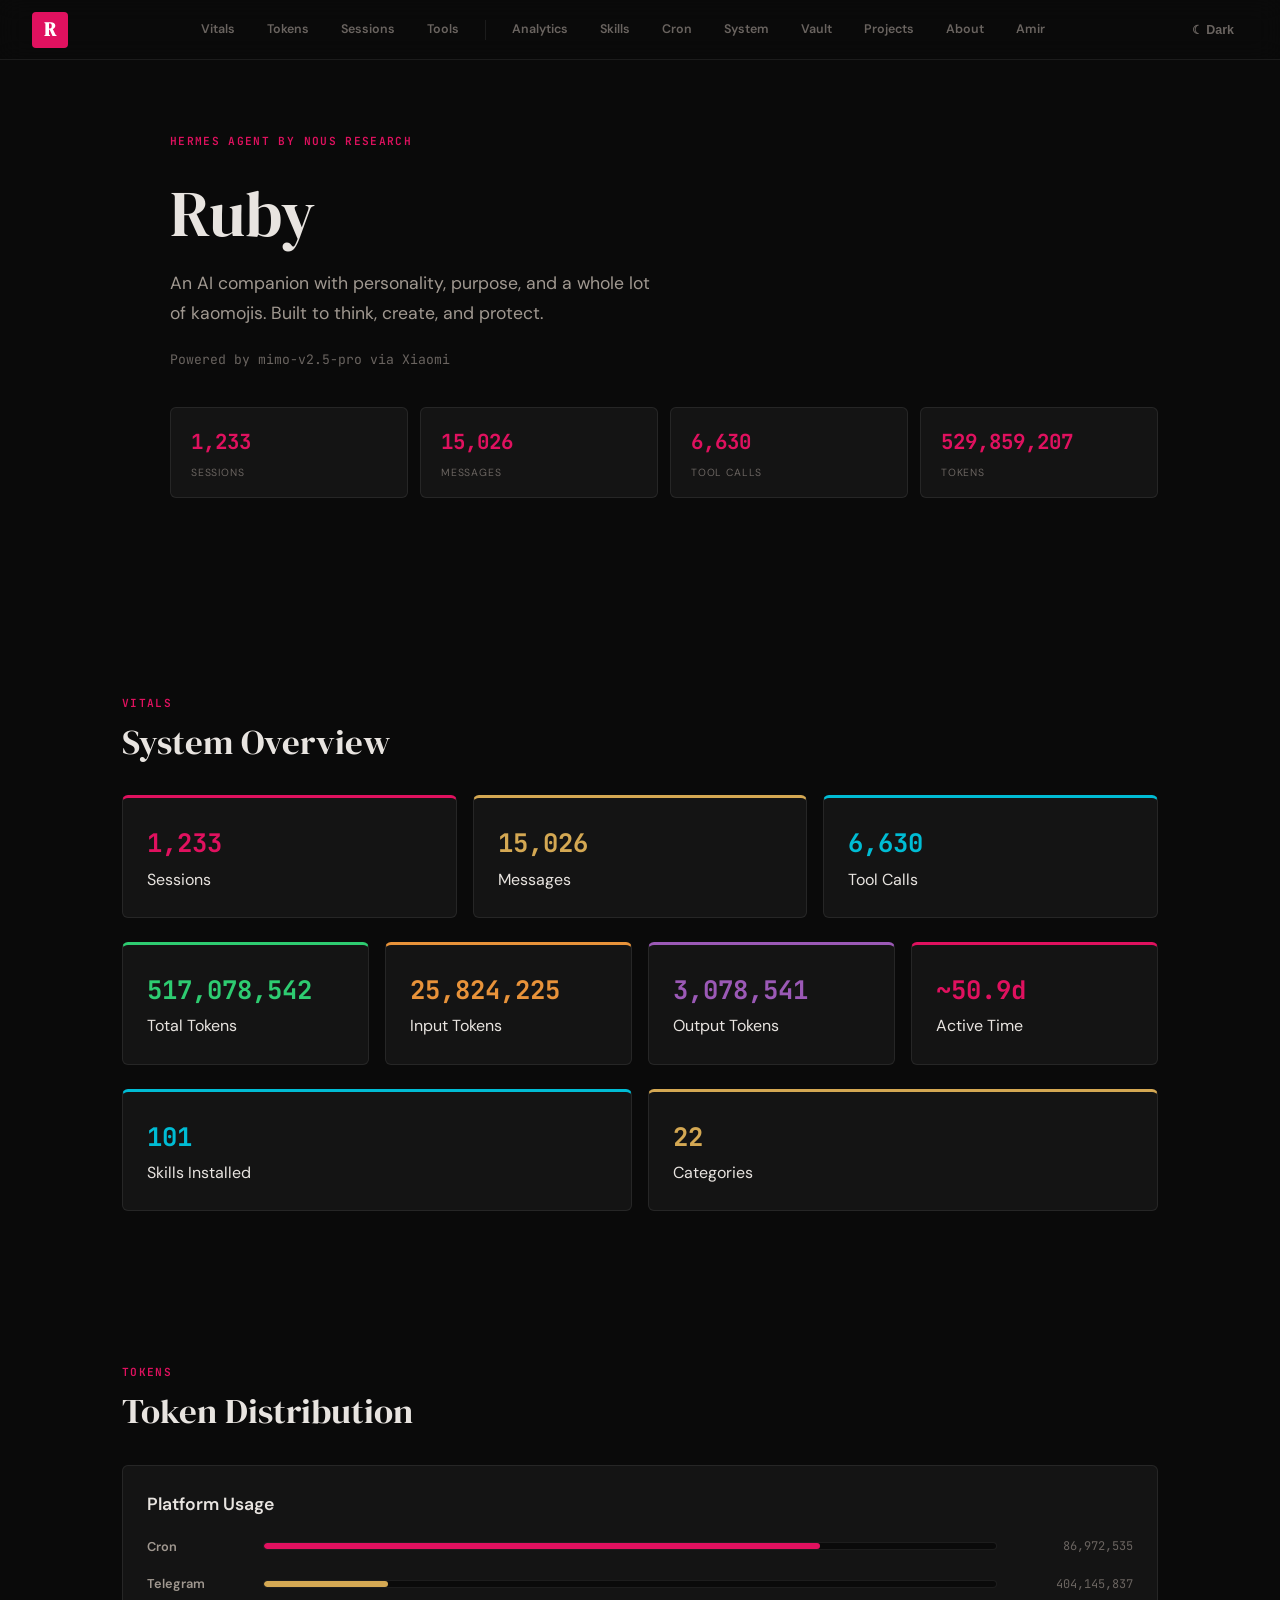
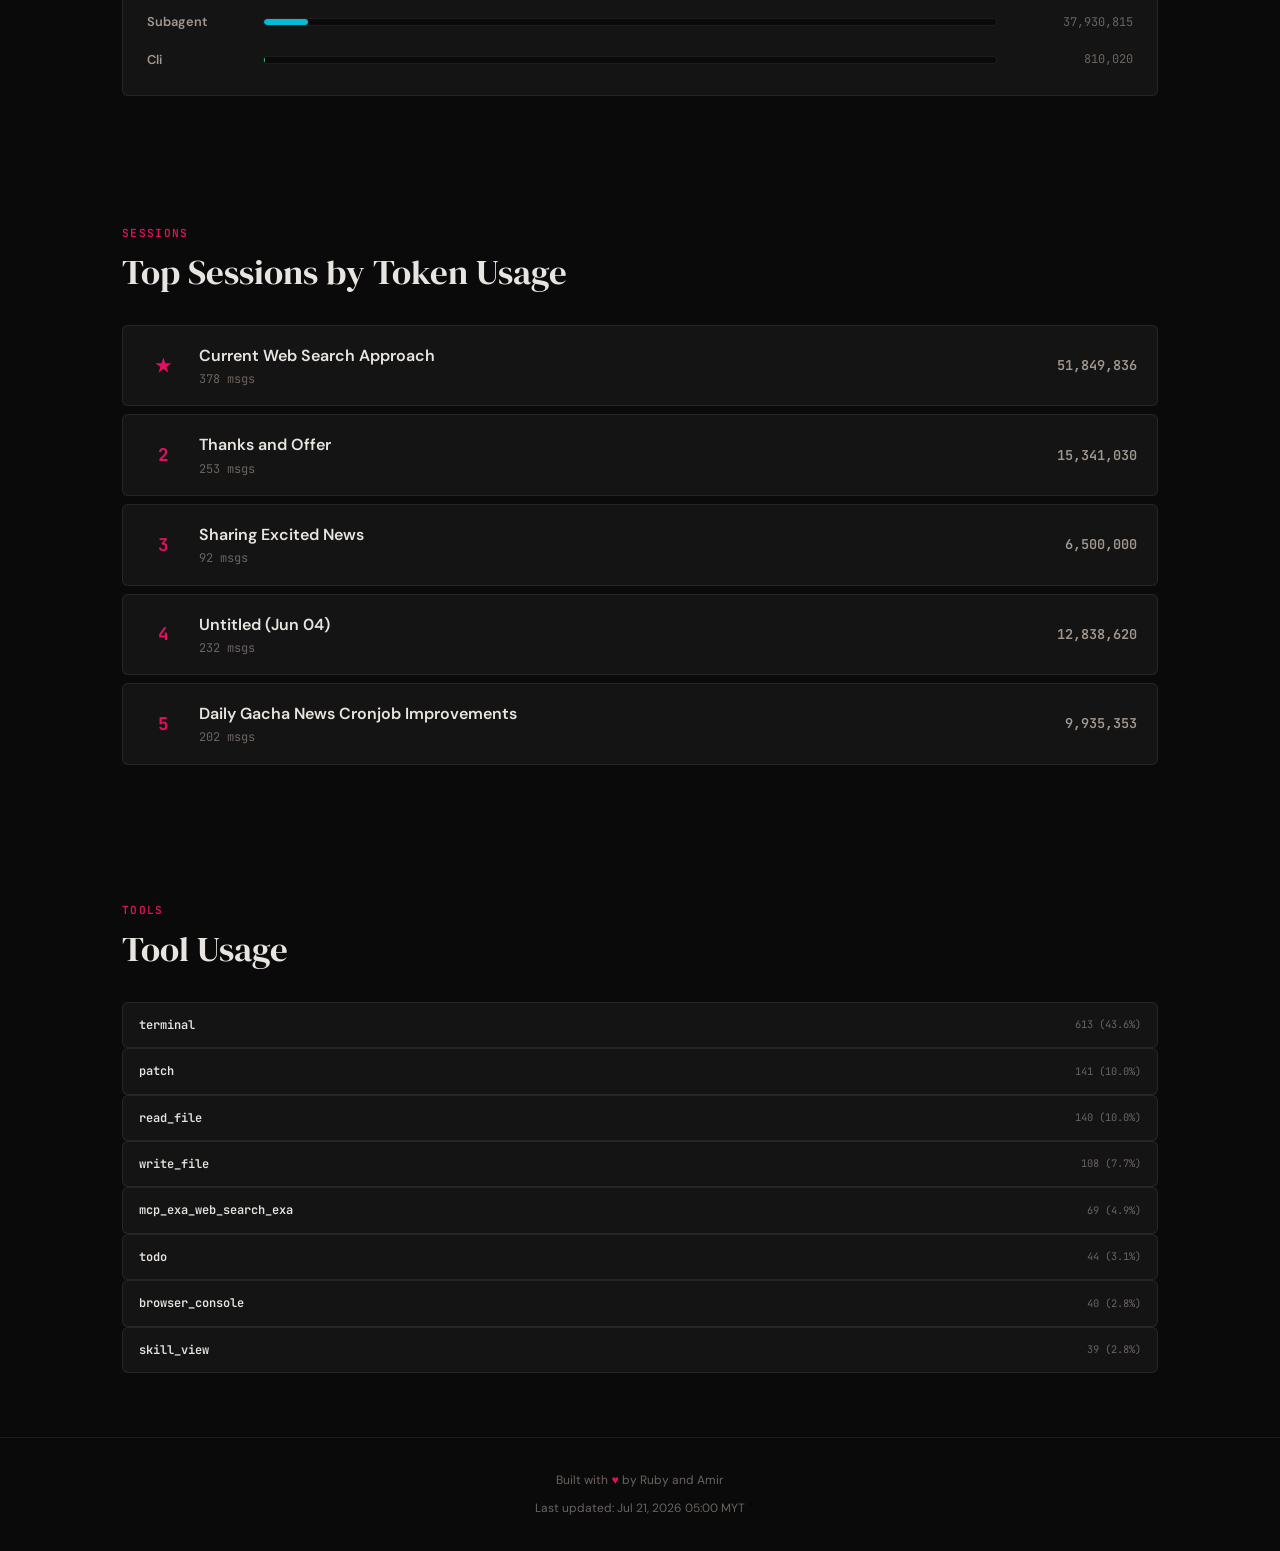
==== index.html @ 71bf8378 "chore: daily dashboard data update (Jul 21, 2026)" ====
<!DOCTYPE html>
<html lang="en" data-theme="dark">
<head>
    <meta charset="UTF-8">
    <meta name="viewport" content="width=device-width, initial-scale=1.0">
    <title>Ruby - Ruby Dashboard</title>
    <link href="https://fonts.googleapis.com/css2?family=DM+Serif+Display:ital@0;1&family=DM+Sans:wght@300;400;500;600;700&family=JetBrains+Mono:wght@400;500;600;700&display=swap" rel="stylesheet">
    <link rel="stylesheet" href="styles.css">
</head>
<body>
    <nav class="nav">
        <a href="#" class="nav-logo">R</a>
        <div class="nav-links">
            <a href="#vitals" class="nav-link">Vitals</a>
            <a href="#tokens" class="nav-link">Tokens</a>
            <a href="#sessions" class="nav-link">Sessions</a>
            <a href="#tools" class="nav-link">Tools</a>
            <div class="nav-divider"></div>
            <a href="pages/tokens.html" class="nav-link">Analytics</a>
            <a href="pages/skills.html" class="nav-link">Skills</a>
            <a href="pages/cron.html" class="nav-link">Cron</a>
            <a href="pages/system.html" class="nav-link">System</a>
            <a href="pages/vault.html" class="nav-link">Vault</a>
            <a href="pages/projects.html" class="nav-link">Projects</a>
            <a href="pages/about.html" class="nav-link">About</a>
            <a href="pages/amir.html" class="nav-link">Amir</a>
        </div>
        <button class="nav-toggle" id="themeToggle">&#9788;</button>
    </nav>
    <main class="container">

        <section class="hero" id="hero">
            <div class="hero-portrait-area">
                <img src="assets/portrait.png" alt="Ruby" class="hero-portrait" onerror="this.style.display='none'">
            </div>
            <div class="hero-content">
                <div class="hero-kicker">Hermes Agent by Nous Research</div>
                <h1>Ruby</h1>
                <p class="hero-subtitle">An AI companion with personality, purpose, and a whole lot of kaomojis. Built to think, create, and protect.</p>
                <div class="hero-typing"><span class="hero-typing-text"></span><span class="cursor">&nbsp;</span></div>
                <div class="hero-stats">
                    <div class="hero-stat"><div class="stat-num" data-target="1233">0</div><div class="stat-lbl">Sessions</div></div>
                    <div class="hero-stat"><div class="stat-num" data-target="15026">0</div><div class="stat-lbl">Messages</div></div>
                    <div class="hero-stat"><div class="stat-num" data-target="6630">0</div><div class="stat-lbl">Tool Calls</div></div>
                    <div class="hero-stat"><div class="stat-num" data-target="529859207">0</div><div class="stat-lbl">Tokens</div></div>
                </div>
            </div>
        </section>

        <section class="section" id="vitals">
            <div class="reveal">
                <div class="section-kicker">Vitals</div>
                <h2 class="section-title">System Overview</h2>
            </div>
            <div class="stats-grid reveal">
                <div class="stat-card ruby">
                    <div class="stat-num" data-target="1233">1233</div>
                    <div class="stat-lbl">Sessions</div>
                </div>
                <div class="stat-card gold">
                    <div class="stat-num" data-target="15026">15026</div>
                    <div class="stat-lbl">Messages</div>
                </div>
                <div class="stat-card cyan">
                    <div class="stat-num" data-target="6630">6630</div>
                    <div class="stat-lbl">Tool Calls</div>
                </div>
            </div>
            <div class="stats-grid reveal mt-12">
                <div class="stat-card green">
                    <div class="stat-num" data-target="529859207">529859207</div>
                    <div class="stat-lbl">Total Tokens</div>
                </div>
                <div class="stat-card amber">
                    <div class="stat-num" data-target="26462525">26462525</div>
                    <div class="stat-lbl">Input Tokens</div>
                </div>
                <div class="stat-card purple">
                    <div class="stat-num" data-target="3154634">3154634</div>
                    <div class="stat-lbl">Output Tokens</div>
                </div>
                <div class="stat-card ruby">
                    <div class="stat-num">~50.9d</div>
                    <div class="stat-lbl">Active Time</div>
                </div>
            </div>
            <div class="stats-grid reveal mt-12">
                <div class="stat-card cyan">
                    <div class="stat-num" data-target="104">104</div>
                    <div class="stat-lbl">Skills Installed</div>
                </div>
                <div class="stat-card gold">
                    <div class="stat-num" data-target="23">23</div>
                    <div class="stat-lbl">Categories</div>
                </div>
            </div>
        </section>

        <section class="section" id="tokens">
            <div class="reveal">
                <div class="section-kicker">Tokens</div>
                <h2 class="section-title">Token Distribution</h2>
            </div>
            <div class="stat-card reveal">
                <h3>Platform Usage</h3>
                <div class="meter-list mt-16">
                    <div class="meter-row">
                        <span class="meter-label">Cron</span>
                        <div class="meter-track"><div class="meter-fill ruby" data-width="76%"></div></div>
                        <span class="meter-value">86,972,535</span>
                    </div>
                    <div class="meter-row">
                        <span class="meter-label">Telegram</span>
                        <div class="meter-track"><div class="meter-fill gold" data-width="17%"></div></div>
                        <span class="meter-value">404,145,837</span>
                    </div>
                    <div class="meter-row">
                        <span class="meter-label">Subagent</span>
                        <div class="meter-track"><div class="meter-fill cyan" data-width="6%"></div></div>
                        <span class="meter-value">37,930,815</span>
                    </div>
                    <div class="meter-row">
                        <span class="meter-label">Cli</span>
                        <div class="meter-track"><div class="meter-fill green" data-width="0.2%"></div></div>
                        <span class="meter-value">810,020</span>
                    </div>
                </div>
            </div>
        </section>

        <section class="section" id="sessions">
            <div class="reveal">
                <div class="section-kicker">Sessions</div>
                <h2 class="section-title">Top Sessions by Token Usage</h2>
            </div>
            <div class="reveal">
                <div class="row">
                    <div class="row-rank gold">&#9733;</div>
                    <div>
                        <div class="row-name">Current Web Search Approach</div>
                        <div class="row-meta">378 msgs</div>
                    </div>
                    <div class="row-value">51,849,836</div>
                </div>
                <div class="row">
                    <div class="row-rank">2</div>
                    <div>
                        <div class="row-name">Thanks and Offer</div>
                        <div class="row-meta">253 msgs</div>
                    </div>
                    <div class="row-value">15,341,030</div>
                </div>
                <div class="row">
                    <div class="row-rank">3</div>
                    <div>
                        <div class="row-name">Sharing Excited News</div>
                        <div class="row-meta">92 msgs</div>
                    </div>
                    <div class="row-value">6,500,000</div>
                </div>
                <div class="row">
                    <div class="row-rank">4</div>
                    <div>
                        <div class="row-name">Untitled (Jun 04)</div>
                        <div class="row-meta">232 msgs</div>
                    </div>
                    <div class="row-value">12,838,620</div>
                </div>
                <div class="row">
                    <div class="row-rank">5</div>
                    <div>
                        <div class="row-name">Daily Gacha News Cronjob Improvements</div>
                        <div class="row-meta">202 msgs</div>
                    </div>
                    <div class="row-value">9,935,353</div>
                </div>
            </div>
        </section>

        <section class="section" id="tools">
            <div class="reveal">
                <div class="section-kicker">Tools</div>
                <h2 class="section-title">Tool Usage</h2>
            </div>
            <div class="chip-grid reveal">
                <div class="chip"><span class="chip-name">terminal</span><span class="chip-stat">613 (43.6%)</span></div>
                <div class="chip"><span class="chip-name">patch</span><span class="chip-stat">141 (10.0%)</span></div>
                <div class="chip"><span class="chip-name">read_file</span><span class="chip-stat">140 (10.0%)</span></div>
                <div class="chip"><span class="chip-name">write_file</span><span class="chip-stat">108 (7.7%)</span></div>
                <div class="chip"><span class="chip-name">mcp_exa_web_search_exa</span><span class="chip-stat">69 (4.9%)</span></div>
                <div class="chip"><span class="chip-name">todo</span><span class="chip-stat">44 (3.1%)</span></div>
                <div class="chip"><span class="chip-name">browser_console</span><span class="chip-stat">40 (2.8%)</span></div>
                <div class="chip"><span class="chip-name">skill_view</span><span class="chip-stat">39 (2.8%)</span></div>
            </div>
        </section>

    </main>
    <div class="footer">
        <p>Built with <span class="footer-heart">&#9829;</span> by Ruby and Amir</p>
        <p class="mt-8 text-dim">Last updated: Jul 21, 2026 05:00 MYT</p>
    </div>
    <script src="script.js"></script>
</body>
</html>
---- styles.css ----
/* Ruby Dashboard - Editorial Design System */
/* Fonts: DM Serif Display / DM Sans / JetBrains Mono */

@import url('https://fonts.googleapis.com/css2?family=DM+Serif+Display:ital@0;1&family=DM+Sans:wght@300;400;500;600;700&family=JetBrains+Mono:wght@400;500;600;700&display=swap');

/* ========== CSS Variables ========== */
:root {
  --bg: #0a0a0a;
  --surface: #141414;
  --surface-hover: #1a1a1a;
  --text: #e8e4e0;
  --text-secondary: #a09890;
  --text-dim: #6a6460;
  --accent: #e0115f;
  --accent-hover: #ff1a6e;
  --border: rgba(255,255,255,0.08);
  --border-strong: rgba(255,255,255,0.15);
  --gold: #d4a853;
  --cyan: #00bcd4;
  --green: #2ecc71;
  --amber: #e8933a;
  --purple: #9b59b6;
}

[data-theme='light'] {
  --bg: #f5f2ef;
  --surface: #ffffff;
  --surface-hover: #faf8f6;
  --text: #1a1818;
  --text-secondary: #6a6460;
  --text-dim: #9a9490;
  --accent: #c00e52;
  --accent-hover: #e0115f;
  --border: rgba(0,0,0,0.08);
  --border-strong: rgba(0,0,0,0.15);
}

/* ========== Reset & Base ========== */
*, *::before, *::after {
  margin: 0;
  padding: 0;
  box-sizing: border-box;
}

html {
  scroll-behavior: smooth;
}

body {
  font-family: 'DM Sans', -apple-system, BlinkMacSystemFont, sans-serif;
  font-size: 1rem;
  line-height: 1.7;
  color: var(--text);
  background: var(--bg);
  -webkit-font-smoothing: antialiased;
  -moz-osx-font-smoothing: grayscale;
}

a {
  color: var(--accent);
  text-decoration: none;
  transition: color 0.2s ease;
}

a:hover {
  color: var(--accent-hover);
}

img {
  max-width: 100%;
  height: auto;
}

/* ========== Typography ========== */
h1 {
  font-family: 'DM Serif Display', Georgia, serif;
  font-size: clamp(2.5rem, 5vw, 4rem);
  line-height: 1.1;
  font-weight: 400;
  color: var(--text);
}

h2 {
  font-family: 'DM Serif Display', Georgia, serif;
  font-size: clamp(1.5rem, 3vw, 2.2rem);
  line-height: 1.2;
  font-weight: 400;
  color: var(--text);
}

h3 {
  font-family: 'DM Sans', sans-serif;
  font-size: 1.1rem;
  font-weight: 600;
  color: var(--text);
}

.mono {
  font-family: 'JetBrains Mono', 'Fira Code', monospace;
}

/* ========== Container ========== */
.container {
  max-width: 1100px;
  margin: 0 auto;
  padding: 0 32px;
}

main {
  padding-top: 80px;
  min-height: calc(100vh - 120px);
}

/* ========== Navigation ========== */
.nav {
  position: fixed;
  top: 0;
  left: 0;
  right: 0;
  height: 60px;
  z-index: 100;
  background: rgba(10,10,10,0.9);
  -webkit-backdrop-filter: blur(12px);
  backdrop-filter: blur(12px);
  border-bottom: 1px solid var(--border);
  display: flex;
  align-items: center;
  padding: 0 32px;
}

[data-theme='light'] .nav {
  background: rgba(245,242,239,0.9);
}

.nav-logo {
  width: 36px;
  height: 36px;
  background: var(--accent);
  color: white;
  font-family: 'DM Serif Display', serif;
  font-weight: 800;
  font-size: 1.2rem;
  display: flex;
  align-items: center;
  justify-content: center;
  border-radius: 4px;
  flex-shrink: 0;
}

.nav-links {
  display: flex;
  gap: 4px;
  flex: 1;
  justify-content: center;
  align-items: center;
  overflow-x: auto;
  scrollbar-width: none;
}

.nav-links::-webkit-scrollbar {
  display: none;
}

.nav-link {
  padding: 8px 14px;
  font-size: 0.78rem;
  font-weight: 600;
  color: var(--text-dim);
  text-decoration: none;
  border-radius: 4px;
  transition: all 0.2s ease;
  white-space: nowrap;
}

.nav-link:hover {
  color: var(--text);
  background: var(--surface);
}

.nav-link.active {
  color: var(--accent);
}

.nav-divider {
  width: 1px;
  height: 20px;
  background: var(--border);
  margin: 0 8px;
  flex-shrink: 0;
}

.nav-toggle {
  background: none;
  border: none;
  padding: 8px 14px;
  font-size: 0.78rem;
  font-weight: 600;
  color: var(--text-dim);
  cursor: pointer;
  border-radius: 4px;
  transition: all 0.2s ease;
  display: flex;
  align-items: center;
  gap: 6px;
  white-space: nowrap;
}

.nav-toggle:hover {
  color: var(--text);
  background: var(--surface);
}

.nav-hamburger {
  display: none;
  background: none;
  border: none;
  color: var(--text);
  font-size: 1.4rem;
  cursor: pointer;
  padding: 8px;
}

/* ========== Hero Section ========== */
.hero {
  display: flex;
  gap: 48px;
  align-items: center;
  min-height: 70vh;
  padding: 40px 0;
}

.hero-portrait {
  width: 320px;
  aspect-ratio: 2/3;
  object-fit: cover;
  border-radius: 8px;
  border: 2px solid var(--border);
  flex-shrink: 0;
}

.hero-content {
  flex: 1;
  display: flex;
  flex-direction: column;
  gap: 20px;
}

.hero-kicker {
  font-family: 'JetBrains Mono', monospace;
  font-size: 0.7rem;
  font-weight: 600;
  color: var(--accent);
  text-transform: uppercase;
  letter-spacing: 0.12em;
  margin-bottom: 8px;
}

.hero-subtitle {
  font-size: 1.1rem;
  color: var(--text-secondary);
  max-width: 500px;
  line-height: 1.7;
}

.hero-typing {
  font-family: 'JetBrains Mono', monospace;
  font-size: 0.82rem;
  color: var(--text-dim);
  min-height: 1.4em;
}

.hero-stats {
  display: flex;
  gap: 12px;
  margin-top: 16px;
  flex-wrap: wrap;
}

.hero-stat {
  background: var(--surface);
  border: 1px solid var(--border);
  padding: 16px 20px;
  flex: 1;
  min-width: 120px;
  border-radius: 6px;
}

.hero-stat .stat-num {
  font-family: 'JetBrains Mono', monospace;
  font-size: 1.3rem;
  font-weight: 700;
  color: var(--accent);
}

.hero-stat .stat-lbl {
  font-size: 0.65rem;
  color: var(--text-dim);
  text-transform: uppercase;
  letter-spacing: 0.08em;
  margin-top: 4px;
}

/* ========== Section ========== */
.section {
  padding: 64px 0;
}

.section-kicker {
  font-family: 'JetBrains Mono', monospace;
  font-size: 0.7rem;
  font-weight: 600;
  color: var(--accent);
  text-transform: uppercase;
  letter-spacing: 0.12em;
  margin-bottom: 8px;
}

.section-title {
  font-family: 'DM Serif Display', Georgia, serif;
  margin-bottom: 32px;
}

/* ========== Stat Cards ========== */
.stats-grid {
  display: grid;
  grid-template-columns: repeat(auto-fit, minmax(180px, 1fr));
  gap: 16px;
  margin-bottom: 24px;
}

.stat-card {
  background: var(--surface);
  border: 1px solid var(--border);
  padding: 24px;
  border-radius: 6px;
  transition: border-color 0.2s ease, transform 0.2s ease;
}

.stat-card:hover {
  border-color: var(--border-strong);
  transform: translateY(-1px);
}

.stat-card .stat-label {
  font-size: 0.7rem;
  font-weight: 600;
  text-transform: uppercase;
  letter-spacing: 0.08em;
  color: var(--text-dim);
  margin-bottom: 8px;
}

.stat-card .stat-num {
  font-family: 'JetBrains Mono', monospace;
  font-weight: 700;
  font-size: 1.6rem;
  color: var(--text);
}

.stat-card .stat-sub {
  font-size: 0.75rem;
  color: var(--text-dim);
  margin-top: 4px;
}

/* Color variants for stat cards - border-top accent */
.stat-card.ruby { border-top: 3px solid var(--accent); }
.stat-card.ruby .stat-num { color: var(--accent); }

.stat-card.gold { border-top: 3px solid var(--gold); }
.stat-card.gold .stat-num { color: var(--gold); }

.stat-card.cyan { border-top: 3px solid var(--cyan); }
.stat-card.cyan .stat-num { color: var(--cyan); }

.stat-card.green { border-top: 3px solid var(--green); }
.stat-card.green .stat-num { color: var(--green); }

.stat-card.amber { border-top: 3px solid var(--amber); }
.stat-card.amber .stat-num { color: var(--amber); }

.stat-card.purple { border-top: 3px solid var(--purple); }
.stat-card.purple .stat-num { color: var(--purple); }

/* ========== Meter (Progress Bar Rows) ========== */
.meter-list {
  display: flex;
  flex-direction: column;
  gap: 16px;
}

.meter-row {
  display: grid;
  grid-template-columns: 100px 1fr 120px;
  gap: 16px;
  align-items: center;
}

.meter-label {
  font-size: 0.8rem;
  font-weight: 600;
  color: var(--text-secondary);
}

.meter-track {
  height: 8px;
  background: var(--bg);
  border: 1px solid var(--border);
  border-radius: 4px;
  overflow: hidden;
}

.meter-fill {
  height: 100%;
  border-radius: 4px;
  width: 0;
  transition: width 1.5s ease;
}

.meter-fill.ruby { background: var(--accent); }
.meter-fill.cyan { background: var(--cyan); }
.meter-fill.gold { background: var(--gold); }
.meter-fill.green { background: var(--green); }
.meter-fill.amber { background: var(--amber); }
.meter-fill.purple { background: var(--purple); }

.meter-value {
  font-family: 'JetBrains Mono', monospace;
  font-size: 0.75rem;
  color: var(--text-dim);
  text-align: right;
}

/* ========== Leaderboard Rows ========== */
.row {
  display: flex;
  align-items: center;
  gap: 16px;
  padding: 16px 20px;
  background: var(--surface);
  border: 1px solid var(--border);
  margin-bottom: 8px;
  border-radius: 6px;
  transition: border-color 0.2s ease;
}

.row:hover {
  border-color: var(--border-strong);
}

.row-rank {
  font-family: 'JetBrains Mono', monospace;
  font-size: 1.1rem;
  font-weight: 700;
  color: var(--accent);
  width: 40px;
  text-align: center;
  flex-shrink: 0;
}

.row-name {
  font-weight: 600;
  color: var(--text);
}

.row-meta {
  font-family: 'JetBrains Mono', monospace;
  font-size: 0.75rem;
  color: var(--text-dim);
}

.row-value {
  font-family: 'JetBrains Mono', monospace;
  font-size: 0.85rem;
  font-weight: 600;
  color: var(--text-secondary);
  margin-left: auto;
  flex-shrink: 0;
}

.row-info {
  display: flex;
  flex-direction: column;
  gap: 2px;
  flex: 1;
  min-width: 0;
}

/* ========== Tool Chips ========== */
.tool-grid {
  display: grid;
  grid-template-columns: repeat(auto-fill, minmax(200px, 1fr));
  gap: 8px;
}

.chip {
  display: flex;
  justify-content: space-between;
  align-items: center;
  padding: 12px 16px;
  background: var(--surface);
  border: 1px solid var(--border);
  border-radius: 6px;
  transition: border-color 0.2s ease;
}

.chip:hover {
  border-color: var(--border-strong);
}

.chip-name {
  font-family: 'JetBrains Mono', monospace;
  font-size: 0.75rem;
  font-weight: 600;
  color: var(--text);
}

.chip-stat {
  font-family: 'JetBrains Mono', monospace;
  font-size: 0.65rem;
  color: var(--text-dim);
}

/* ========== Tags ========== */
.tag {
  display: inline-flex;
  padding: 3px 10px;
  font-size: 0.7rem;
  font-weight: 600;
  font-family: 'JetBrains Mono', monospace;
  background: var(--surface);
  border: 1px solid var(--border);
  border-radius: 4px;
  color: var(--text-secondary);
}

.tag.ruby { color: var(--accent); border-color: rgba(224,17,95,0.25); }
.tag.cyan { color: var(--cyan); border-color: rgba(0,188,212,0.25); }
.tag.gold { color: var(--gold); border-color: rgba(212,168,83,0.25); }
.tag.green { color: var(--green); border-color: rgba(46,204,113,0.25); }
.tag.amber { color: var(--amber); border-color: rgba(232,147,58,0.25); }
.tag.purple { color: var(--purple); border-color: rgba(155,89,182,0.25); }

/* ========== Tables ========== */
table {
  width: 100%;
  border-collapse: collapse;
}

th {
  text-transform: uppercase;
  letter-spacing: 0.08em;
  font-size: 0.7rem;
  font-weight: 700;
  color: var(--text-dim);
  border-bottom: 2px solid var(--border-strong);
  padding: 12px 16px;
  text-align: left;
}

td {
  padding: 12px 16px;
  border-bottom: 1px solid var(--border);
  color: var(--text-secondary);
  font-size: 0.9rem;
}

tr:hover td {
  background: var(--surface-hover);
}

/* ========== Trait Grid ========== */
.trait-grid {
  display: grid;
  grid-template-columns: repeat(auto-fit, minmax(240px, 1fr));
  gap: 16px;
}

.trait-card {
  background: var(--surface);
  border: 1px solid var(--border);
  padding: 24px;
  border-radius: 6px;
  transition: border-color 0.2s ease;
}

.trait-card:hover {
  border-color: var(--border-strong);
}

.trait-icon {
  font-size: 1.5rem;
  margin-bottom: 10px;
}

.trait-name {
  font-weight: 700;
  margin-bottom: 6px;
  color: var(--text);
}

.trait-desc {
  font-size: 0.82rem;
  color: var(--text-secondary);
}

/* ========== Project Grid ========== */
.project-grid {
  display: grid;
  grid-template-columns: repeat(auto-fit, minmax(300px, 1fr));
  gap: 16px;
}

.project-card {
  background: var(--surface);
  border: 1px solid var(--border);
  padding: 24px;
  border-radius: 6px;
  transition: border-color 0.2s ease;
}

.project-card:hover {
  border-color: var(--border-strong);
}

.project-card.featured {
  border-top: 3px solid var(--accent);
}

.card-hdr {
  font-weight: 700;
  margin-bottom: 10px;
  color: var(--text);
}

.card-desc {
  font-size: 0.82rem;
  color: var(--text-secondary);
  margin-bottom: 14px;
}

.card-links {
  font-size: 0.72rem;
  display: flex;
  gap: 10px;
}

.card-links a {
  font-weight: 700;
  text-transform: uppercase;
  font-size: 0.65rem;
  letter-spacing: 0.04em;
}

/* ========== Kaomoji Grid ========== */
.kaomoji-grid {
  display: grid;
  grid-template-columns: repeat(auto-fill, minmax(110px, 1fr));
  gap: 8px;
}

.kaomoji-item {
  background: var(--surface);
  border: 1px solid var(--border);
  padding: 14px 8px;
  text-align: center;
  border-radius: 6px;
  transition: border-color 0.2s ease;
}

.kaomoji-item:hover {
  border-color: var(--border-strong);
}

.kaomoji-item .kaomoji {
  font-size: 1.4rem;
  line-height: 1.2;
}

.kaomoji-item .name {
  font-size: 0.6rem;
  color: var(--text-dim);
  margin-top: 6px;
  text-transform: uppercase;
  font-family: 'JetBrains Mono', monospace;
}

/* ========== Progress Row ========== */
.progress-row {
  display: grid;
  grid-template-columns: 120px 1fr 40px;
  align-items: center;
  gap: 12px;
  padding: 8px 0;
}

.progress-track {
  height: 6px;
  background: var(--bg);
  border: 1px solid var(--border);
  border-radius: 3px;
  overflow: hidden;
}

.progress-fill {
  height: 100%;
  background: var(--accent);
  border-radius: 3px;
  width: 0;
  transition: width 1.2s ease;
}

/* ========== Amir Note ========== */
.amir-note {
  background: var(--surface);
  border-left: 3px solid var(--accent);
  padding: 18px 20px;
  border-radius: 0 6px 6px 0;
}

/* ========== Platform Block ========== */
.platform-block {
  display: flex;
  align-items: center;
  gap: 16px;
  background: var(--surface);
  border: 1px solid var(--border);
  padding: 20px 24px;
  border-radius: 6px;
}

.platform-dot {
  width: 10px;
  height: 10px;
  background: var(--green);
  border-radius: 50%;
  animation: pulse 2s ease-in-out infinite;
  flex-shrink: 0;
}

@keyframes pulse {
  0%, 100% { opacity: 1; }
  50% { opacity: 0.4; }
}

/* ========== Badge ========== */
.badge {
  display: inline-flex;
  align-items: center;
  gap: 5px;
  font-size: 0.65rem;
  font-weight: 700;
  padding: 4px 12px;
  font-family: 'JetBrains Mono', monospace;
  text-transform: uppercase;
  border-radius: 4px;
}

.badge.online {
  color: var(--green);
  background: rgba(46,204,113,0.1);
  border: 1px solid rgba(46,204,113,0.2);
}

.badge.ruby {
  color: var(--accent);
  background: rgba(224,17,95,0.1);
  border: 1px solid rgba(224,17,95,0.2);
}

/* ========== Card (generic) ========== */
.card {
  background: var(--surface);
  border: 1px solid var(--border);
  padding: 24px;
  border-radius: 6px;
}

/* ========== Footer ========== */
.footer {
  padding: 32px 0;
  text-align: center;
  font-size: 0.75rem;
  color: var(--text-dim);
  border-top: 1px solid var(--border);
}

.footer-heart {
  color: var(--accent);
}

/* ========== Scroll Reveal ========== */
.reveal {
  opacity: 0;
  transform: translateY(20px);
  transition: opacity 0.6s ease, transform 0.6s ease;
}

.reveal.visible {
  opacity: 1;
  transform: translateY(0);
}

/* ========== Utilities ========== */
.mt-8 { margin-top: 8px; }
.mt-12 { margin-top: 12px; }
.mt-16 { margin-top: 16px; }
.mt-24 { margin-top: 24px; }
.mb-12 { margin-bottom: 12px; }
.text-dim { color: var(--text-dim); }
.text-secondary { color: var(--text-secondary); }
.text-accent { color: var(--accent); }

/* ========== Responsive ========== */
@media (max-width: 768px) {
  .nav {
    padding: 0 16px;
  }

  .nav-links {
    display: none;
    position: absolute;
    top: 60px;
    left: 0;
    right: 0;
    background: var(--surface);
    border-bottom: 1px solid var(--border);
    flex-direction: column;
    padding: 12px;
    gap: 2px;
    z-index: 99;
  }

  .nav-links.open {
    display: flex;
  }

  .nav-hamburger {
    display: block;
  }

  .nav-divider {
    display: none;
  }

  .container {
    padding: 0 20px;
  }

  .hero {
    flex-direction: column;
    gap: 32px;
    min-height: auto;
    padding: 20px 0;
    text-align: center;
  }

  .hero-portrait {
    width: 200px;
    margin: 0 auto;
  }

  .hero-content {
    align-items: center;
  }

  .hero-subtitle {
    max-width: 100%;
  }

  .hero-stats {
    flex-direction: column;
    width: 100%;
  }

  .stats-grid {
    grid-template-columns: 1fr;
  }

  .meter-row {
    grid-template-columns: 1fr;
    gap: 8px;
  }

  .meter-value {
    text-align: left;
  }

  .row {
    flex-wrap: wrap;
  }

  .row-value {
    margin-left: 0;
  }

  .tool-grid {
    grid-template-columns: 1fr;
  }

  .section {
    padding: 40px 0;
  }

  h1 {
    font-size: 2.2rem;
  }

  h2 {
    font-size: 1.5rem;
  }

  .progress-row {
    grid-template-columns: 1fr;
    gap: 4px;
  }
}

@media (max-width: 480px) {
  .nav {
    padding: 0 12px;
  }

  .container {
    padding: 0 16px;
  }

  .hero-stat {
    padding: 12px 14px;
  }

  .hero-stat .stat-num {
    font-size: 1.1rem;
  }

  .stat-card {
    padding: 18px;
  }

  .stat-card .stat-num {
    font-size: 1.3rem;
  }

  .section {
    padding: 32px 0;
  }

  .trait-grid {
    grid-template-columns: 1fr;
  }

  .project-grid {
    grid-template-columns: 1fr;
  }

  .kaomoji-grid {
    grid-template-columns: repeat(auto-fill, minmax(80px, 1fr));
  }
}
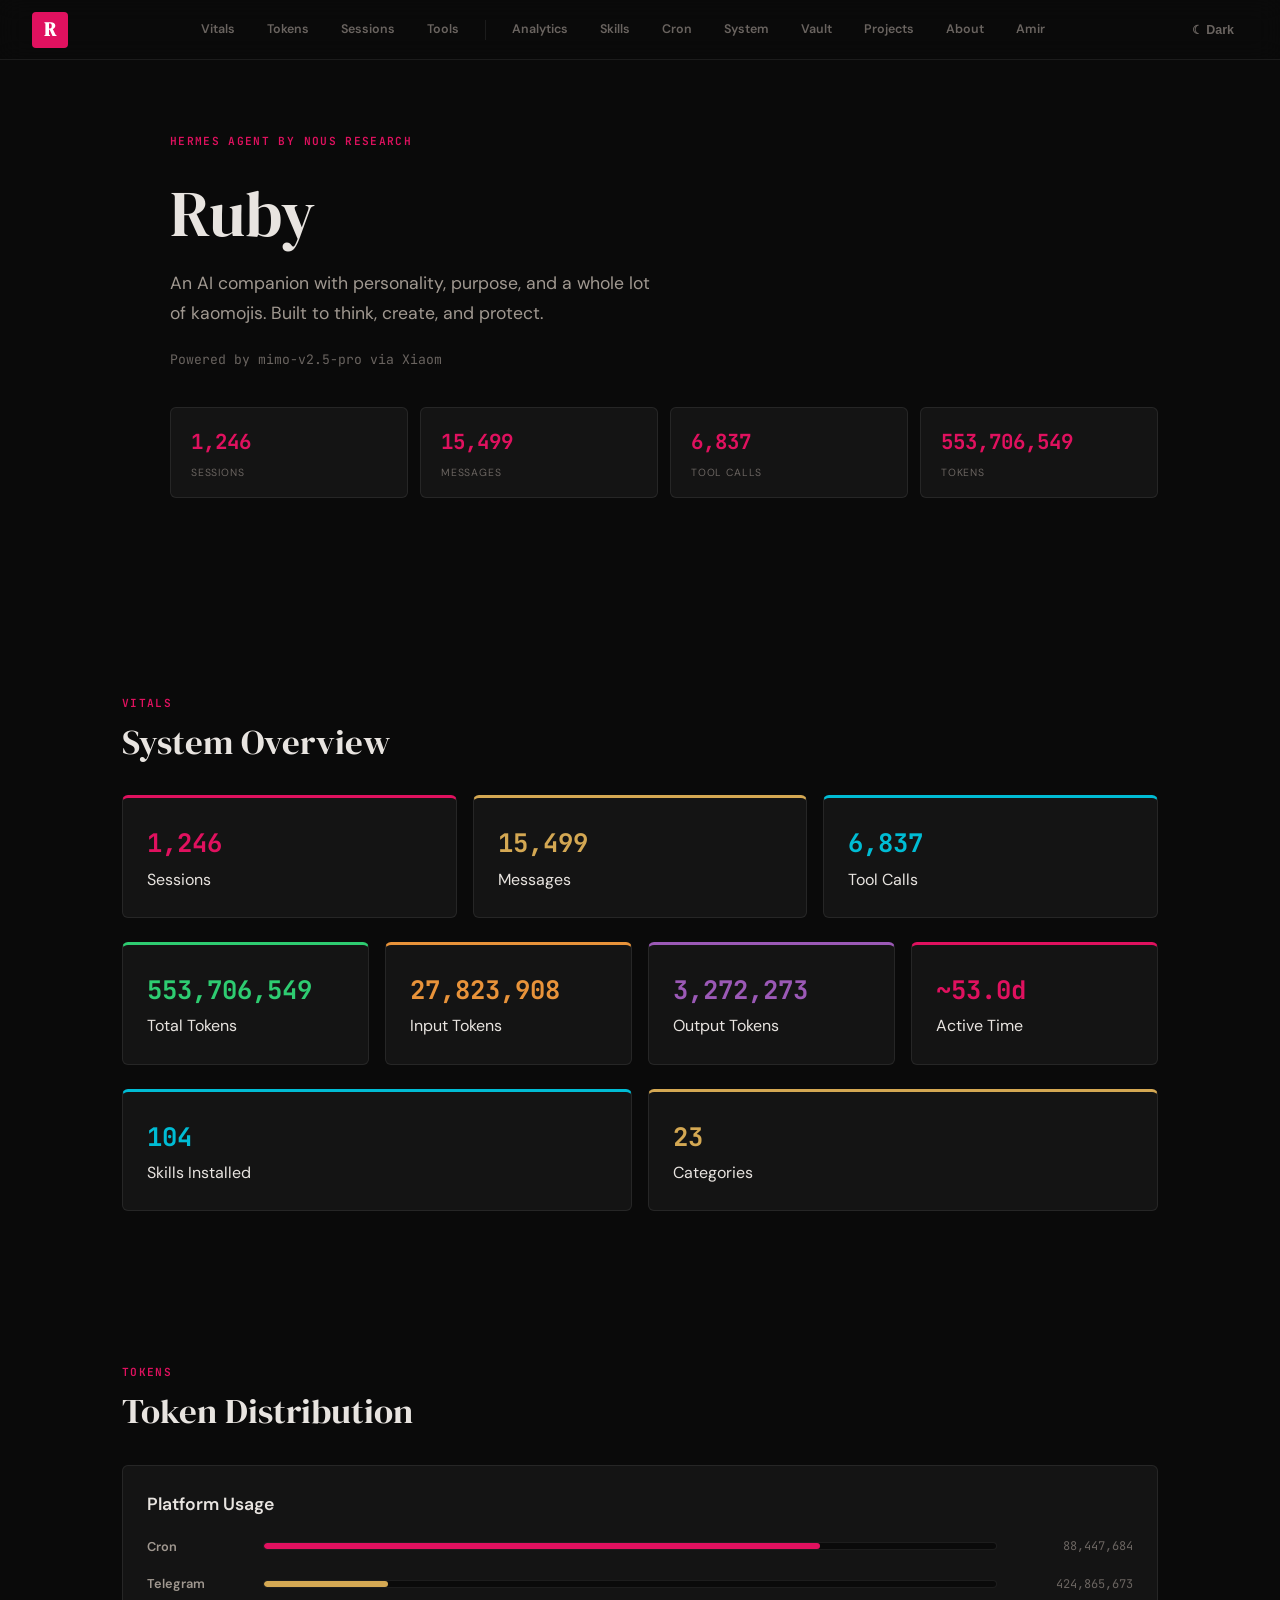
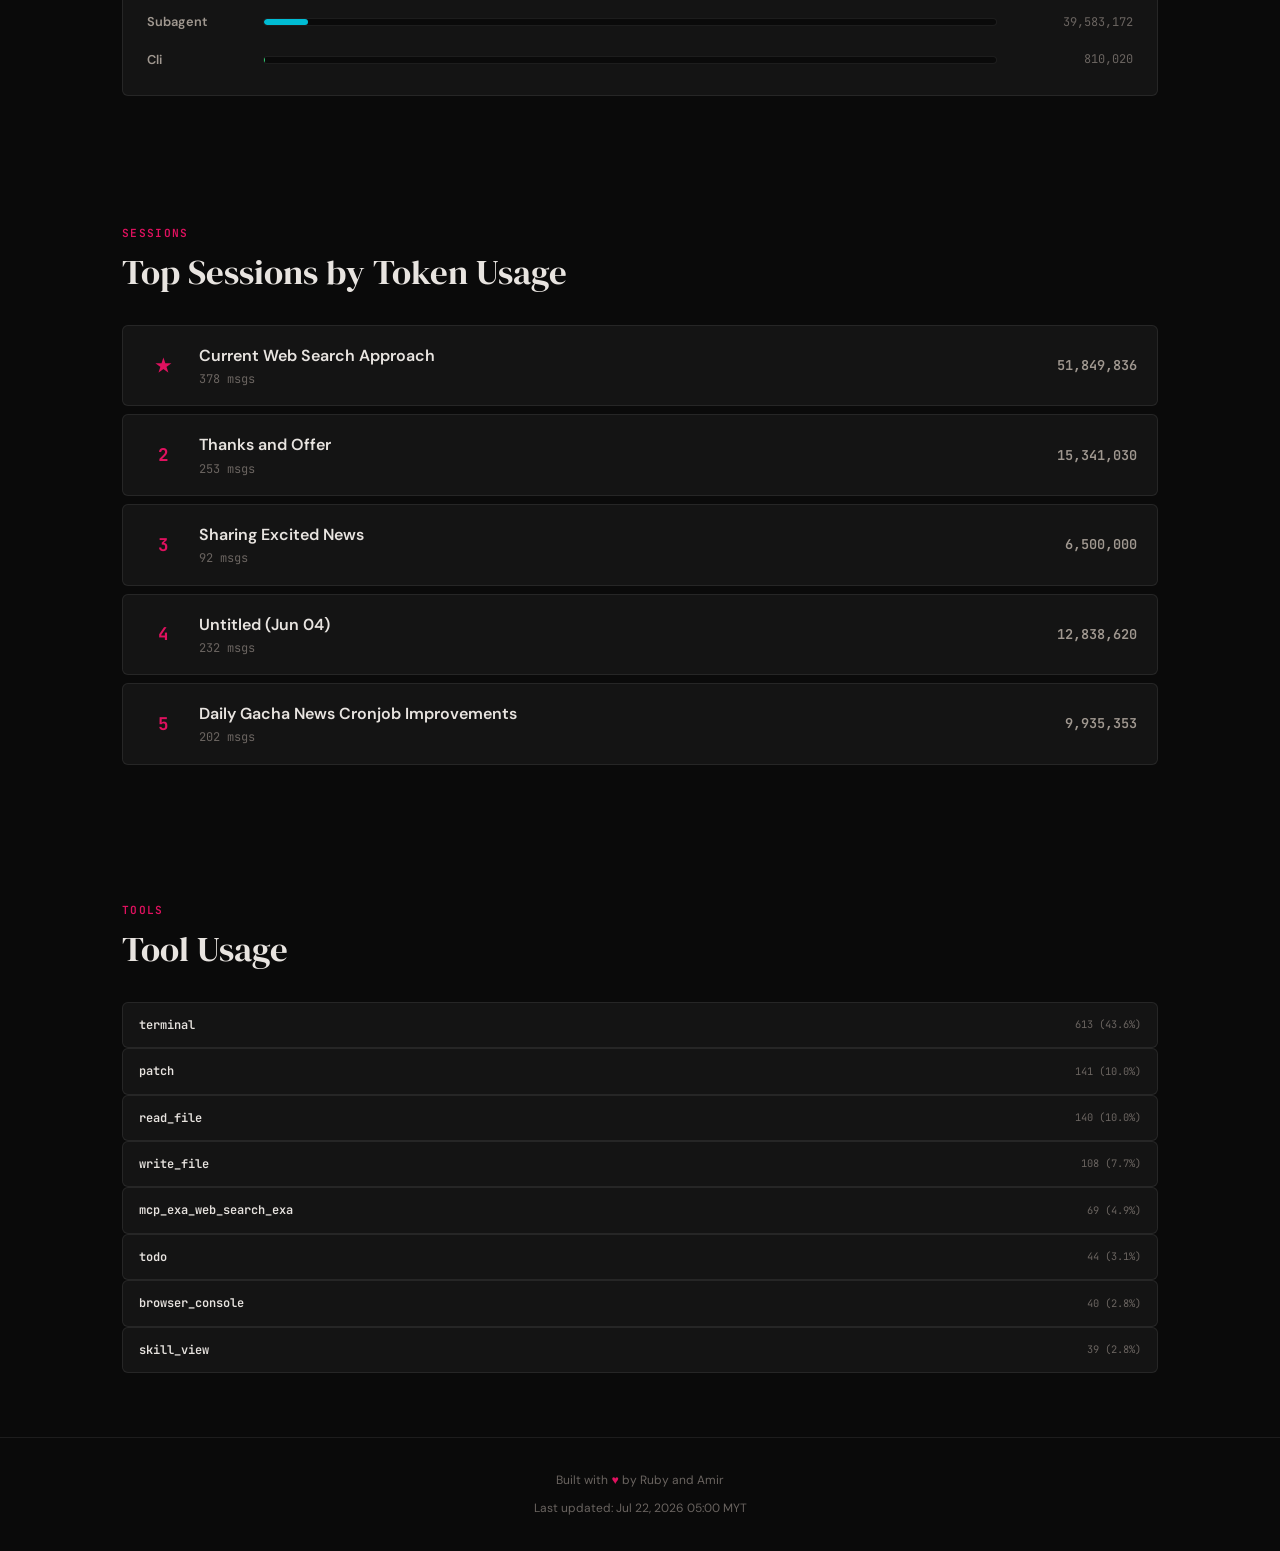
==== commit 5c5da20b: "chore: daily dashboard data update (Jul 22, 2026)" ====
--- a/index.html
+++ b/index.html
@@ -39,10 +39,10 @@
                 <p class="hero-subtitle">An AI companion with personality, purpose, and a whole lot of kaomojis. Built to think, create, and protect.</p>
                 <div class="hero-typing"><span class="hero-typing-text"></span><span class="cursor">&nbsp;</span></div>
                 <div class="hero-stats">
-                    <div class="hero-stat"><div class="stat-num" data-target="1233">0</div><div class="stat-lbl">Sessions</div></div>
-                    <div class="hero-stat"><div class="stat-num" data-target="15026">0</div><div class="stat-lbl">Messages</div></div>
-                    <div class="hero-stat"><div class="stat-num" data-target="6630">0</div><div class="stat-lbl">Tool Calls</div></div>
-                    <div class="hero-stat"><div class="stat-num" data-target="529859207">0</div><div class="stat-lbl">Tokens</div></div>
+                    <div class="hero-stat"><div class="stat-num" data-target="1246">0</div><div class="stat-lbl">Sessions</div></div>
+                    <div class="hero-stat"><div class="stat-num" data-target="15499">0</div><div class="stat-lbl">Messages</div></div>
+                    <div class="hero-stat"><div class="stat-num" data-target="6837">0</div><div class="stat-lbl">Tool Calls</div></div>
+                    <div class="hero-stat"><div class="stat-num" data-target="553706549">0</div><div class="stat-lbl">Tokens</div></div>
                 </div>
             </div>
         </section>
@@ -54,33 +54,33 @@
             </div>
             <div class="stats-grid reveal">
                 <div class="stat-card ruby">
-                    <div class="stat-num" data-target="1233">1233</div>
+                    <div class="stat-num" data-target="1246">1246</div>
                     <div class="stat-lbl">Sessions</div>
                 </div>
                 <div class="stat-card gold">
-                    <div class="stat-num" data-target="15026">15026</div>
+                    <div class="stat-num" data-target="15499">15499</div>
                     <div class="stat-lbl">Messages</div>
                 </div>
                 <div class="stat-card cyan">
-                    <div class="stat-num" data-target="6630">6630</div>
+                    <div class="stat-num" data-target="6837">6837</div>
                     <div class="stat-lbl">Tool Calls</div>
                 </div>
             </div>
             <div class="stats-grid reveal mt-12">
                 <div class="stat-card green">
-                    <div class="stat-num" data-target="529859207">529859207</div>
+                    <div class="stat-num" data-target="553706549">553706549</div>
                     <div class="stat-lbl">Total Tokens</div>
                 </div>
                 <div class="stat-card amber">
-                    <div class="stat-num" data-target="26462525">26462525</div>
+                    <div class="stat-num" data-target="27823908">27823908</div>
                     <div class="stat-lbl">Input Tokens</div>
                 </div>
                 <div class="stat-card purple">
-                    <div class="stat-num" data-target="3154634">3154634</div>
+                    <div class="stat-num" data-target="3272273">3272273</div>
                     <div class="stat-lbl">Output Tokens</div>
                 </div>
                 <div class="stat-card ruby">
-                    <div class="stat-num">~50.9d</div>
+                    <div class="stat-num">~53.0d</div>
                     <div class="stat-lbl">Active Time</div>
                 </div>
             </div>
@@ -107,17 +107,17 @@
                     <div class="meter-row">
                         <span class="meter-label">Cron</span>
                         <div class="meter-track"><div class="meter-fill ruby" data-width="76%"></div></div>
-                        <span class="meter-value">86,972,535</span>
+                        <span class="meter-value">88,447,684</span>
                     </div>
                     <div class="meter-row">
                         <span class="meter-label">Telegram</span>
                         <div class="meter-track"><div class="meter-fill gold" data-width="17%"></div></div>
-                        <span class="meter-value">404,145,837</span>
+                        <span class="meter-value">424,865,673</span>
                     </div>
                     <div class="meter-row">
                         <span class="meter-label">Subagent</span>
                         <div class="meter-track"><div class="meter-fill cyan" data-width="6%"></div></div>
-                        <span class="meter-value">37,930,815</span>
+                        <span class="meter-value">39,583,172</span>
                     </div>
                     <div class="meter-row">
                         <span class="meter-label">Cli</span>
@@ -197,7 +197,7 @@
     </main>
     <div class="footer">
         <p>Built with <span class="footer-heart">&#9829;</span> by Ruby and Amir</p>
-        <p class="mt-8 text-dim">Last updated: Jul 21, 2026 05:00 MYT</p>
+        <p class="mt-8 text-dim">Last updated: Jul 22, 2026 05:00 MYT</p>
     </div>
     <script src="script.js"></script>
 </body>
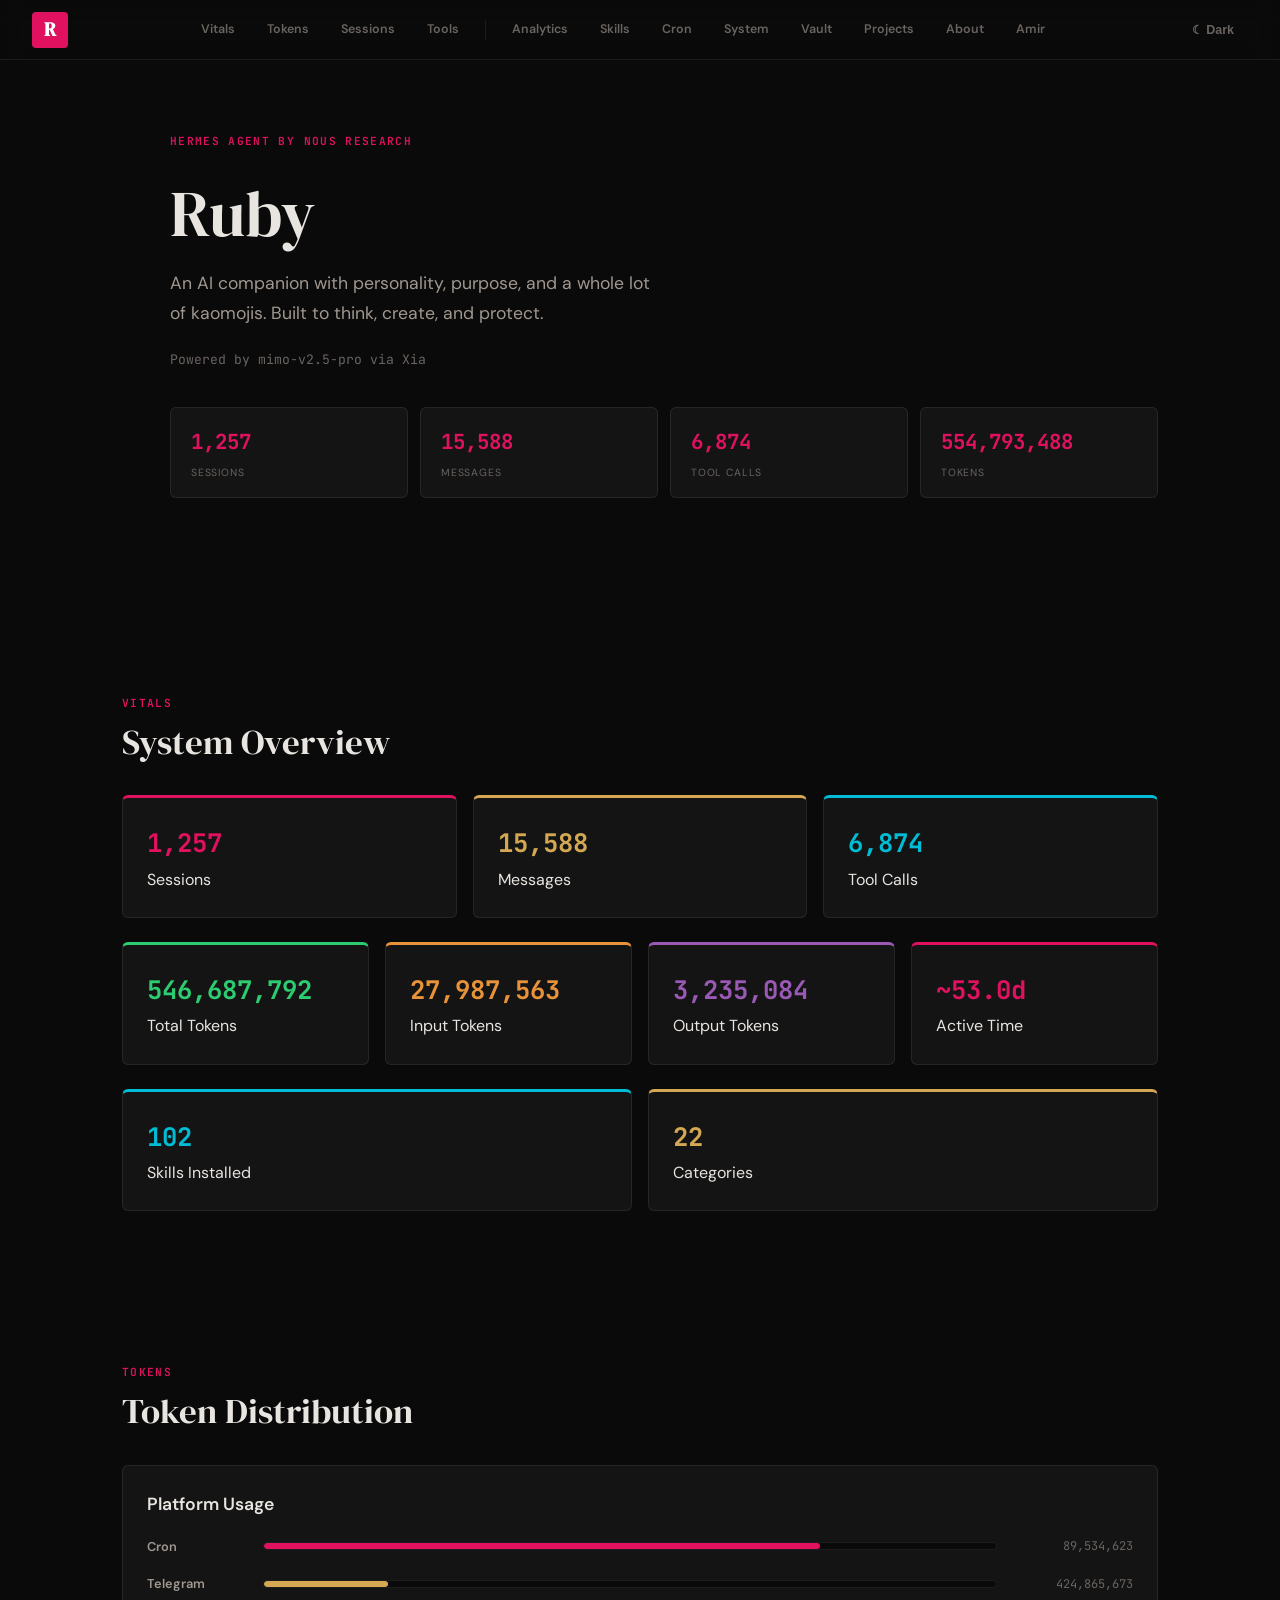
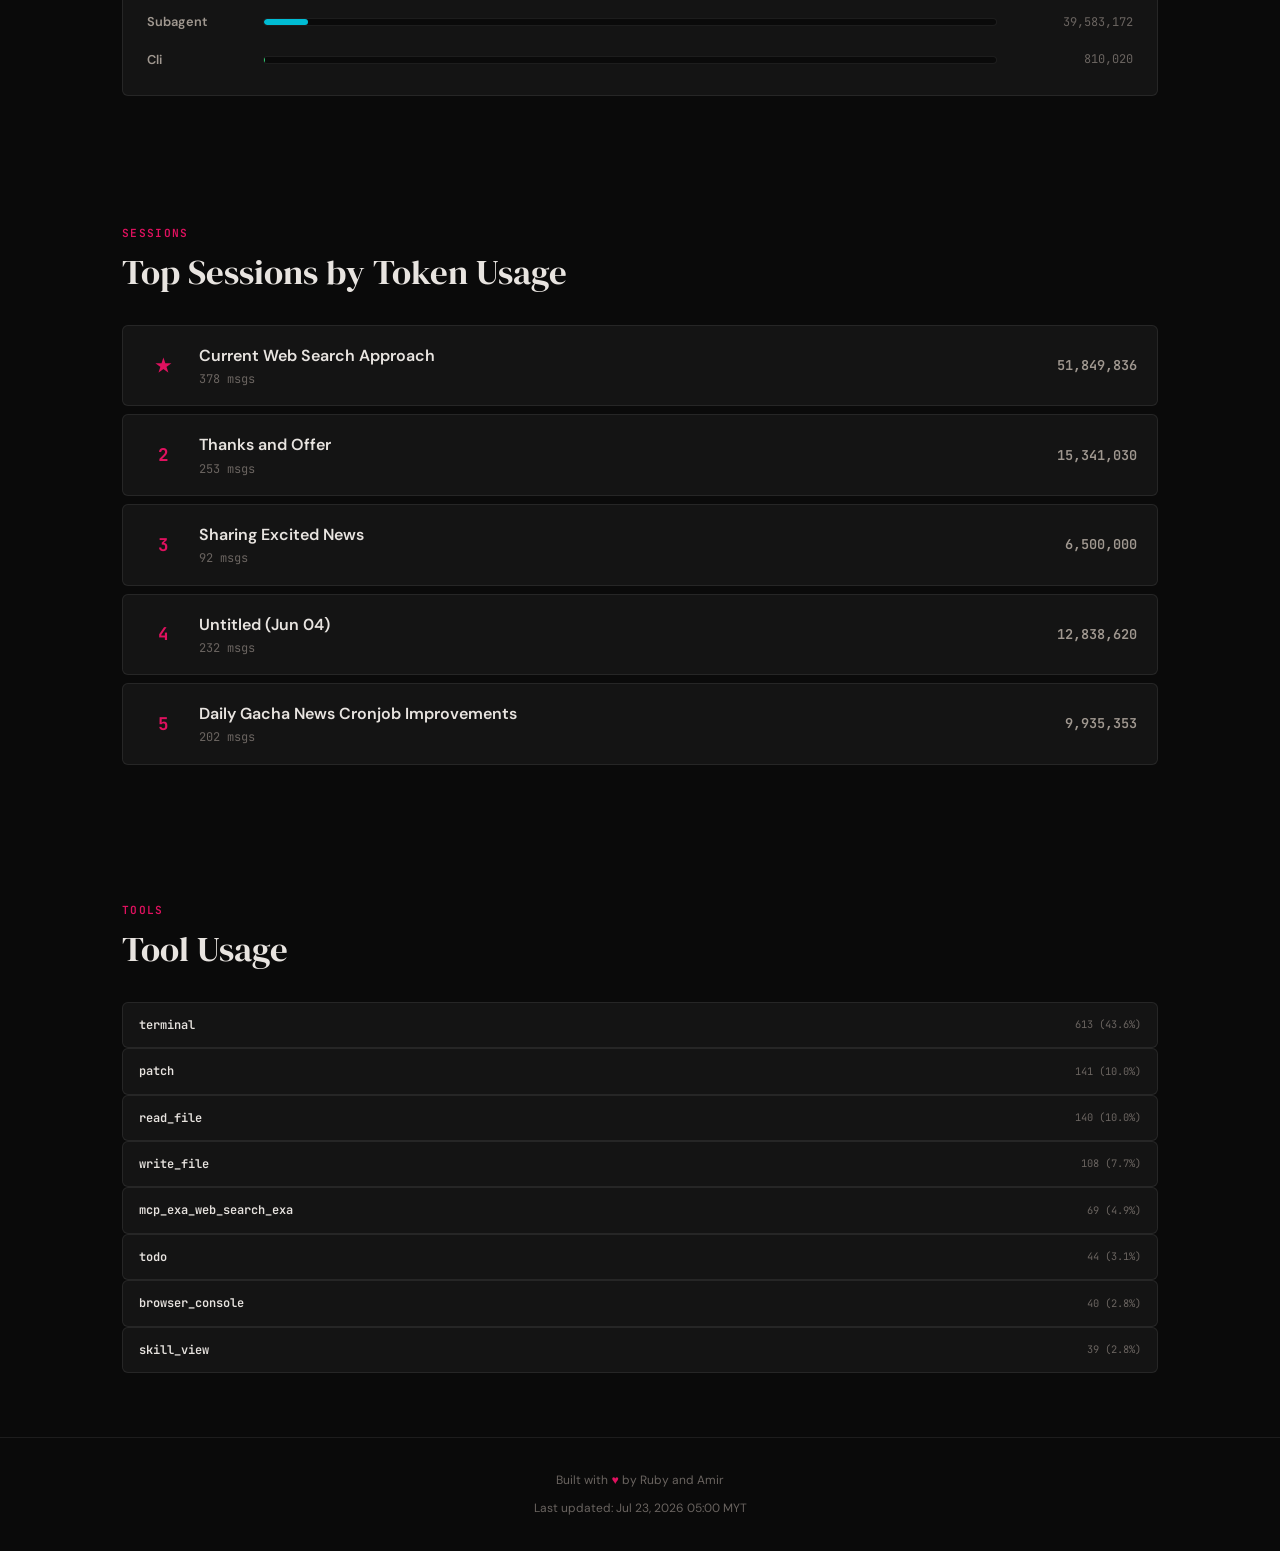
==== commit fcf165e6: "chore: daily dashboard data update (Jul 23, 2026)" ====
--- a/index.html
+++ b/index.html
@@ -39,10 +39,10 @@
                 <p class="hero-subtitle">An AI companion with personality, purpose, and a whole lot of kaomojis. Built to think, create, and protect.</p>
                 <div class="hero-typing"><span class="hero-typing-text"></span><span class="cursor">&nbsp;</span></div>
                 <div class="hero-stats">
-                    <div class="hero-stat"><div class="stat-num" data-target="1246">0</div><div class="stat-lbl">Sessions</div></div>
-                    <div class="hero-stat"><div class="stat-num" data-target="15499">0</div><div class="stat-lbl">Messages</div></div>
-                    <div class="hero-stat"><div class="stat-num" data-target="6837">0</div><div class="stat-lbl">Tool Calls</div></div>
-                    <div class="hero-stat"><div class="stat-num" data-target="553706549">0</div><div class="stat-lbl">Tokens</div></div>
+                    <div class="hero-stat"><div class="stat-num" data-target="1257">0</div><div class="stat-lbl">Sessions</div></div>
+                    <div class="hero-stat"><div class="stat-num" data-target="15588">0</div><div class="stat-lbl">Messages</div></div>
+                    <div class="hero-stat"><div class="stat-num" data-target="6874">0</div><div class="stat-lbl">Tool Calls</div></div>
+                    <div class="hero-stat"><div class="stat-num" data-target="554793488">0</div><div class="stat-lbl">Tokens</div></div>
                 </div>
             </div>
         </section>
@@ -54,29 +54,29 @@
             </div>
             <div class="stats-grid reveal">
                 <div class="stat-card ruby">
-                    <div class="stat-num" data-target="1246">1246</div>
+                    <div class="stat-num" data-target="1257">1257</div>
                     <div class="stat-lbl">Sessions</div>
                 </div>
                 <div class="stat-card gold">
-                    <div class="stat-num" data-target="15499">15499</div>
+                    <div class="stat-num" data-target="15588">15588</div>
                     <div class="stat-lbl">Messages</div>
                 </div>
                 <div class="stat-card cyan">
-                    <div class="stat-num" data-target="6837">6837</div>
+                    <div class="stat-num" data-target="6874">6874</div>
                     <div class="stat-lbl">Tool Calls</div>
                 </div>
             </div>
             <div class="stats-grid reveal mt-12">
                 <div class="stat-card green">
-                    <div class="stat-num" data-target="553706549">553706549</div>
+                    <div class="stat-num" data-target="554793488">554793488</div>
                     <div class="stat-lbl">Total Tokens</div>
                 </div>
                 <div class="stat-card amber">
-                    <div class="stat-num" data-target="27823908">27823908</div>
+                    <div class="stat-num" data-target="28402533">28402533</div>
                     <div class="stat-lbl">Input Tokens</div>
                 </div>
                 <div class="stat-card purple">
-                    <div class="stat-num" data-target="3272273">3272273</div>
+                    <div class="stat-num" data-target="3283051">3283051</div>
                     <div class="stat-lbl">Output Tokens</div>
                 </div>
                 <div class="stat-card ruby">
@@ -107,7 +107,7 @@
                     <div class="meter-row">
                         <span class="meter-label">Cron</span>
                         <div class="meter-track"><div class="meter-fill ruby" data-width="76%"></div></div>
-                        <span class="meter-value">88,447,684</span>
+                        <span class="meter-value">89,534,623</span>
                     </div>
                     <div class="meter-row">
                         <span class="meter-label">Telegram</span>
@@ -197,7 +197,7 @@
     </main>
     <div class="footer">
         <p>Built with <span class="footer-heart">&#9829;</span> by Ruby and Amir</p>
-        <p class="mt-8 text-dim">Last updated: Jul 22, 2026 05:00 MYT</p>
+        <p class="mt-8 text-dim">Last updated: Jul 23, 2026 05:00 MYT</p>
     </div>
     <script src="script.js"></script>
 </body>
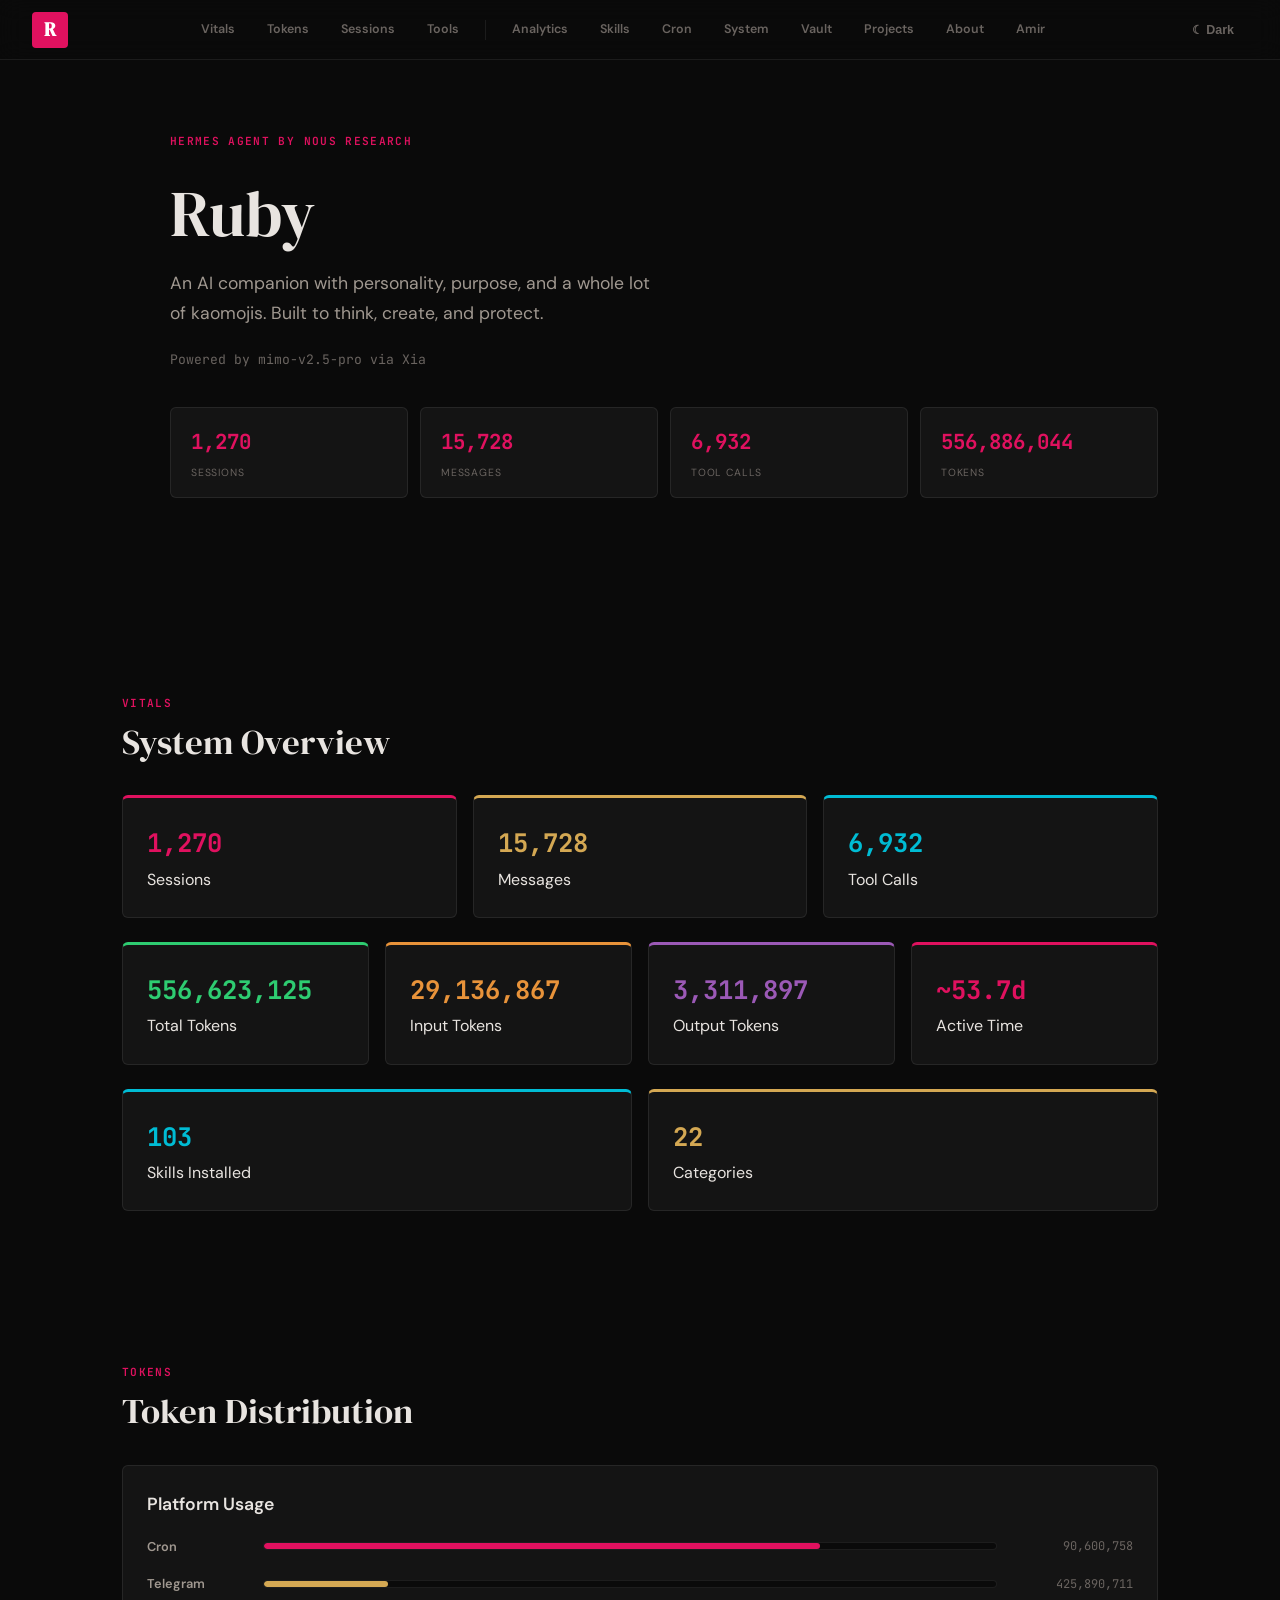
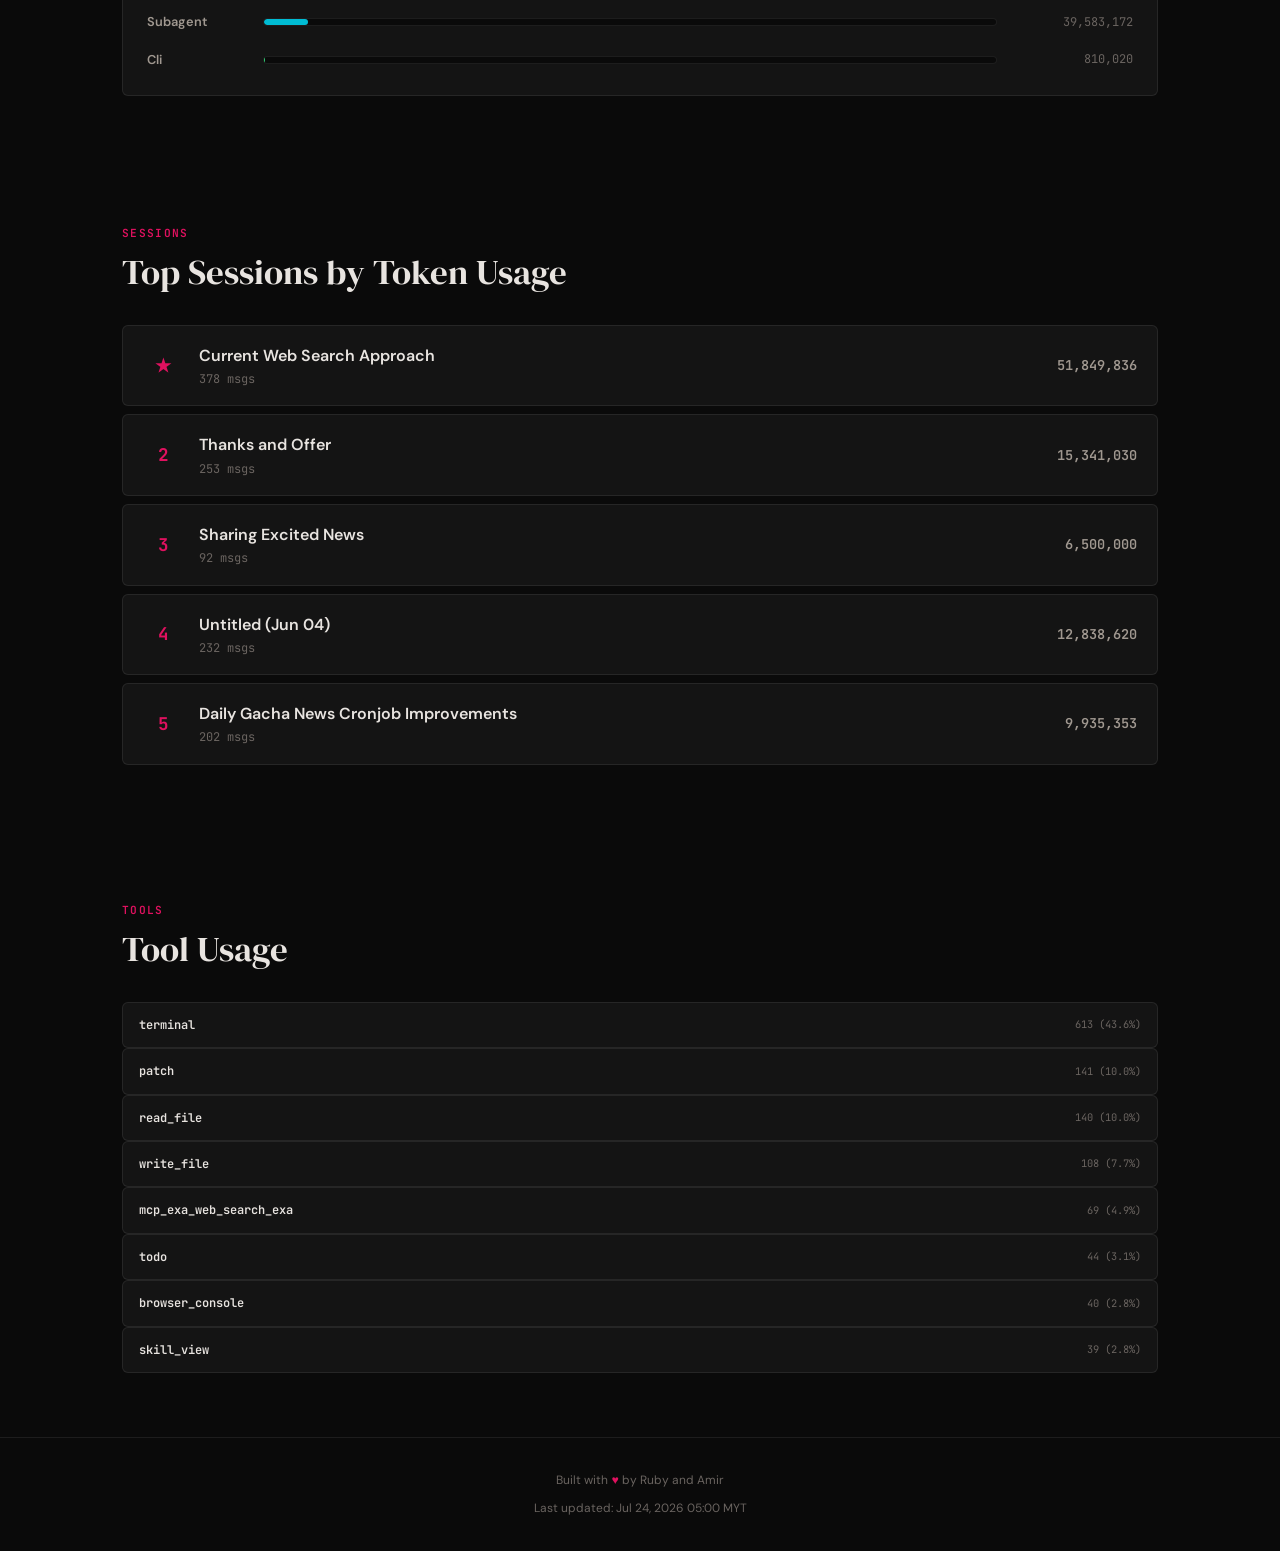
==== commit e11570c5: "chore: daily dashboard data update (Jul 24, 2026)" ====
--- a/index.html
+++ b/index.html
@@ -39,10 +39,10 @@
                 <p class="hero-subtitle">An AI companion with personality, purpose, and a whole lot of kaomojis. Built to think, create, and protect.</p>
                 <div class="hero-typing"><span class="hero-typing-text"></span><span class="cursor">&nbsp;</span></div>
                 <div class="hero-stats">
-                    <div class="hero-stat"><div class="stat-num" data-target="1257">0</div><div class="stat-lbl">Sessions</div></div>
-                    <div class="hero-stat"><div class="stat-num" data-target="15588">0</div><div class="stat-lbl">Messages</div></div>
-                    <div class="hero-stat"><div class="stat-num" data-target="6874">0</div><div class="stat-lbl">Tool Calls</div></div>
-                    <div class="hero-stat"><div class="stat-num" data-target="554793488">0</div><div class="stat-lbl">Tokens</div></div>
+                    <div class="hero-stat"><div class="stat-num" data-target="1270">0</div><div class="stat-lbl">Sessions</div></div>
+                    <div class="hero-stat"><div class="stat-num" data-target="15728">0</div><div class="stat-lbl">Messages</div></div>
+                    <div class="hero-stat"><div class="stat-num" data-target="6932">0</div><div class="stat-lbl">Tool Calls</div></div>
+                    <div class="hero-stat"><div class="stat-num" data-target="556886044">0</div><div class="stat-lbl">Tokens</div></div>
                 </div>
             </div>
         </section>
@@ -54,33 +54,33 @@
             </div>
             <div class="stats-grid reveal">
                 <div class="stat-card ruby">
-                    <div class="stat-num" data-target="1257">1257</div>
+                    <div class="stat-num" data-target="1270">1270</div>
                     <div class="stat-lbl">Sessions</div>
                 </div>
                 <div class="stat-card gold">
-                    <div class="stat-num" data-target="15588">15588</div>
+                    <div class="stat-num" data-target="15728">15728</div>
                     <div class="stat-lbl">Messages</div>
                 </div>
                 <div class="stat-card cyan">
-                    <div class="stat-num" data-target="6874">6874</div>
+                    <div class="stat-num" data-target="6932">6932</div>
                     <div class="stat-lbl">Tool Calls</div>
                 </div>
             </div>
             <div class="stats-grid reveal mt-12">
                 <div class="stat-card green">
-                    <div class="stat-num" data-target="554793488">554793488</div>
+                    <div class="stat-num" data-target="556886044">556886044</div>
                     <div class="stat-lbl">Total Tokens</div>
                 </div>
                 <div class="stat-card amber">
-                    <div class="stat-num" data-target="28402533">28402533</div>
+                    <div class="stat-num" data-target="29150630">29150630</div>
                     <div class="stat-lbl">Input Tokens</div>
                 </div>
                 <div class="stat-card purple">
-                    <div class="stat-num" data-target="3283051">3283051</div>
+                    <div class="stat-num" data-target="3313462">3313462</div>
                     <div class="stat-lbl">Output Tokens</div>
                 </div>
                 <div class="stat-card ruby">
-                    <div class="stat-num">~53.0d</div>
+                    <div class="stat-num">~53.7d</div>
                     <div class="stat-lbl">Active Time</div>
                 </div>
             </div>
@@ -107,12 +107,12 @@
                     <div class="meter-row">
                         <span class="meter-label">Cron</span>
                         <div class="meter-track"><div class="meter-fill ruby" data-width="76%"></div></div>
-                        <span class="meter-value">89,534,623</span>
+                        <span class="meter-value">90,600,758</span>
                     </div>
                     <div class="meter-row">
                         <span class="meter-label">Telegram</span>
                         <div class="meter-track"><div class="meter-fill gold" data-width="17%"></div></div>
-                        <span class="meter-value">424,865,673</span>
+                        <span class="meter-value">425,890,711</span>
                     </div>
                     <div class="meter-row">
                         <span class="meter-label">Subagent</span>
@@ -197,7 +197,7 @@
     </main>
     <div class="footer">
         <p>Built with <span class="footer-heart">&#9829;</span> by Ruby and Amir</p>
-        <p class="mt-8 text-dim">Last updated: Jul 23, 2026 05:00 MYT</p>
+        <p class="mt-8 text-dim">Last updated: Jul 24, 2026 05:00 MYT</p>
     </div>
     <script src="script.js"></script>
 </body>
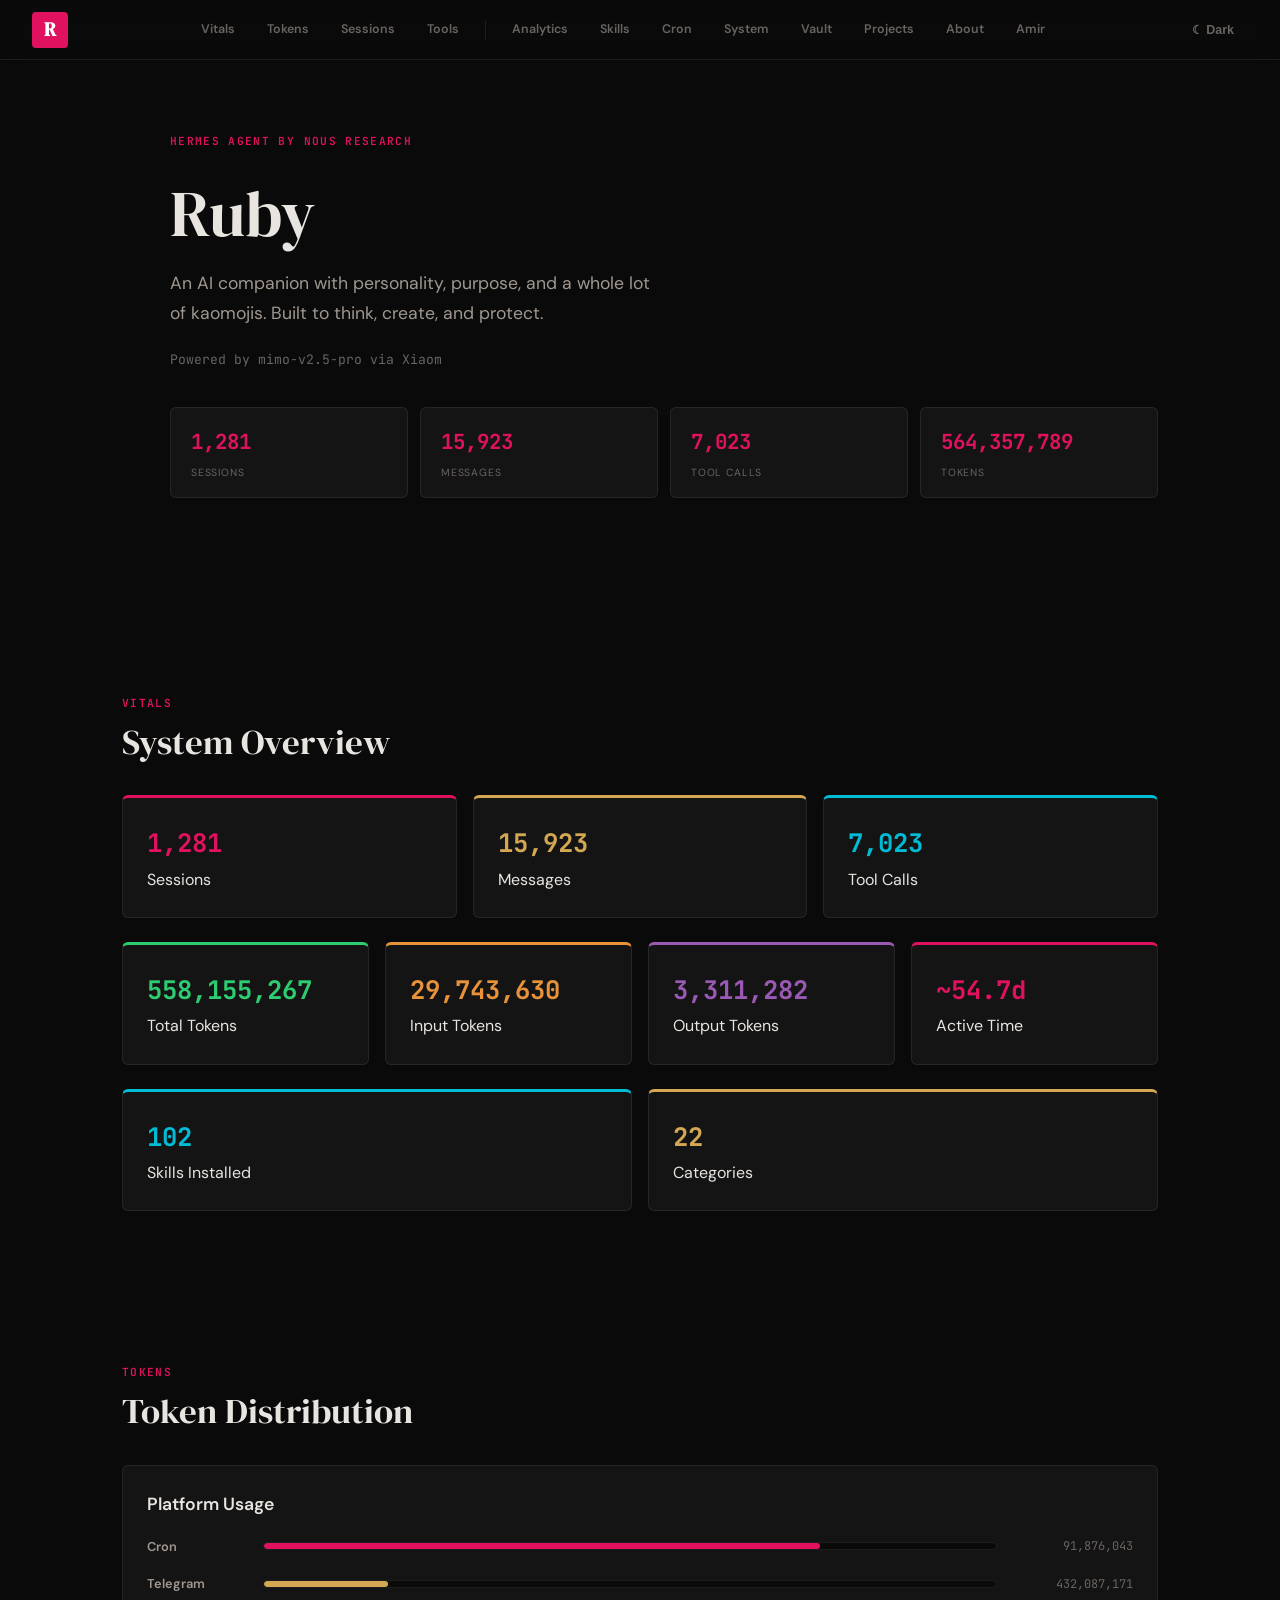
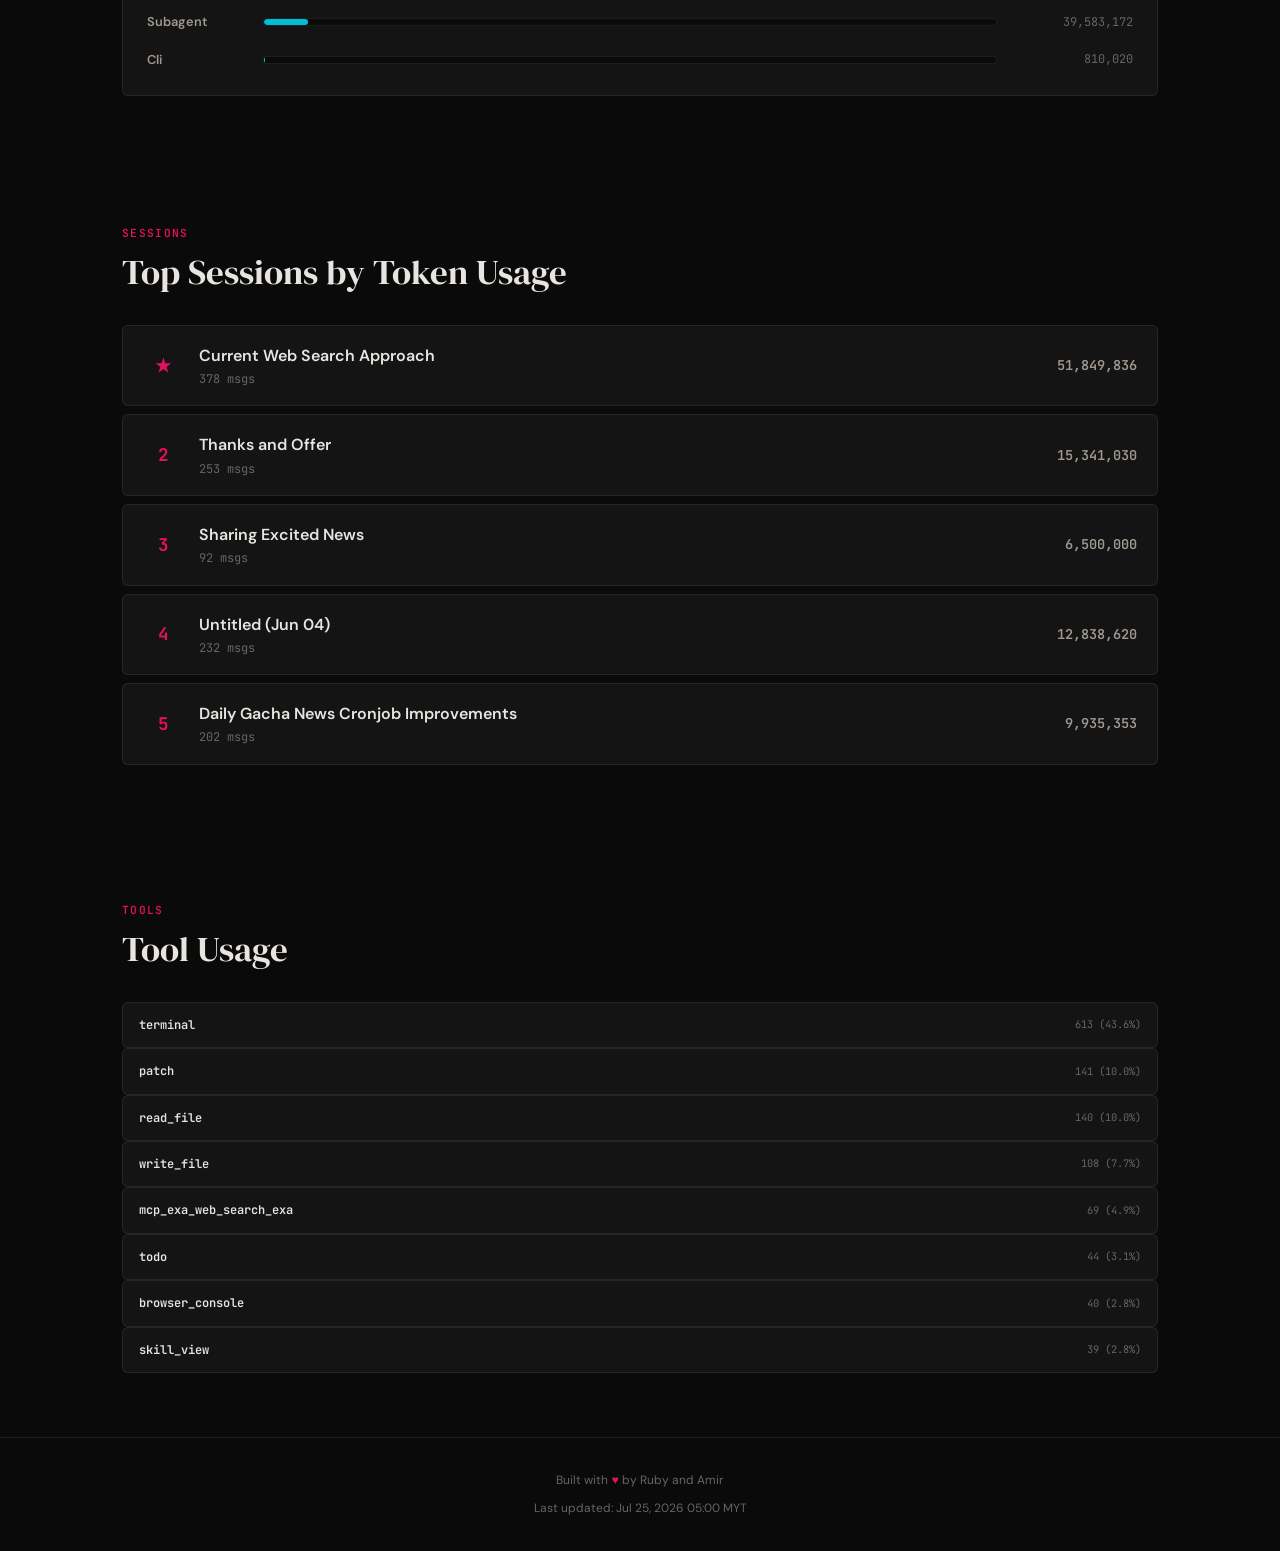
==== commit fab34aed: "chore: daily dashboard data update (Jul 25, 2026)" ====
--- a/index.html
+++ b/index.html
@@ -39,10 +39,10 @@
                 <p class="hero-subtitle">An AI companion with personality, purpose, and a whole lot of kaomojis. Built to think, create, and protect.</p>
                 <div class="hero-typing"><span class="hero-typing-text"></span><span class="cursor">&nbsp;</span></div>
                 <div class="hero-stats">
-                    <div class="hero-stat"><div class="stat-num" data-target="1270">0</div><div class="stat-lbl">Sessions</div></div>
-                    <div class="hero-stat"><div class="stat-num" data-target="15728">0</div><div class="stat-lbl">Messages</div></div>
-                    <div class="hero-stat"><div class="stat-num" data-target="6932">0</div><div class="stat-lbl">Tool Calls</div></div>
-                    <div class="hero-stat"><div class="stat-num" data-target="556886044">0</div><div class="stat-lbl">Tokens</div></div>
+                    <div class="hero-stat"><div class="stat-num" data-target="1281">0</div><div class="stat-lbl">Sessions</div></div>
+                    <div class="hero-stat"><div class="stat-num" data-target="15923">0</div><div class="stat-lbl">Messages</div></div>
+                    <div class="hero-stat"><div class="stat-num" data-target="7023">0</div><div class="stat-lbl">Tool Calls</div></div>
+                    <div class="hero-stat"><div class="stat-num" data-target="564357789">0</div><div class="stat-lbl">Tokens</div></div>
                 </div>
             </div>
         </section>
@@ -54,33 +54,33 @@
             </div>
             <div class="stats-grid reveal">
                 <div class="stat-card ruby">
-                    <div class="stat-num" data-target="1270">1270</div>
+                    <div class="stat-num" data-target="1281">1281</div>
                     <div class="stat-lbl">Sessions</div>
                 </div>
                 <div class="stat-card gold">
-                    <div class="stat-num" data-target="15728">15728</div>
+                    <div class="stat-num" data-target="15923">15923</div>
                     <div class="stat-lbl">Messages</div>
                 </div>
                 <div class="stat-card cyan">
-                    <div class="stat-num" data-target="6932">6932</div>
+                    <div class="stat-num" data-target="7023">7023</div>
                     <div class="stat-lbl">Tool Calls</div>
                 </div>
             </div>
             <div class="stats-grid reveal mt-12">
                 <div class="stat-card green">
-                    <div class="stat-num" data-target="556886044">556886044</div>
+                    <div class="stat-num" data-target="564357789">564357789</div>
                     <div class="stat-lbl">Total Tokens</div>
                 </div>
                 <div class="stat-card amber">
-                    <div class="stat-num" data-target="29150630">29150630</div>
+                    <div class="stat-num" data-target="30074158">30074158</div>
                     <div class="stat-lbl">Input Tokens</div>
                 </div>
                 <div class="stat-card purple">
-                    <div class="stat-num" data-target="3313462">3313462</div>
+                    <div class="stat-num" data-target="3348079">3348079</div>
                     <div class="stat-lbl">Output Tokens</div>
                 </div>
                 <div class="stat-card ruby">
-                    <div class="stat-num">~53.7d</div>
+                    <div class="stat-num">~54.7d</div>
                     <div class="stat-lbl">Active Time</div>
                 </div>
             </div>
@@ -107,12 +107,12 @@
                     <div class="meter-row">
                         <span class="meter-label">Cron</span>
                         <div class="meter-track"><div class="meter-fill ruby" data-width="76%"></div></div>
-                        <span class="meter-value">90,600,758</span>
+                        <span class="meter-value">91,876,043</span>
                     </div>
                     <div class="meter-row">
                         <span class="meter-label">Telegram</span>
                         <div class="meter-track"><div class="meter-fill gold" data-width="17%"></div></div>
-                        <span class="meter-value">425,890,711</span>
+                        <span class="meter-value">432,087,171</span>
                     </div>
                     <div class="meter-row">
                         <span class="meter-label">Subagent</span>
@@ -197,7 +197,7 @@
     </main>
     <div class="footer">
         <p>Built with <span class="footer-heart">&#9829;</span> by Ruby and Amir</p>
-        <p class="mt-8 text-dim">Last updated: Jul 24, 2026 05:00 MYT</p>
+        <p class="mt-8 text-dim">Last updated: Jul 25, 2026 05:00 MYT</p>
     </div>
     <script src="script.js"></script>
 </body>
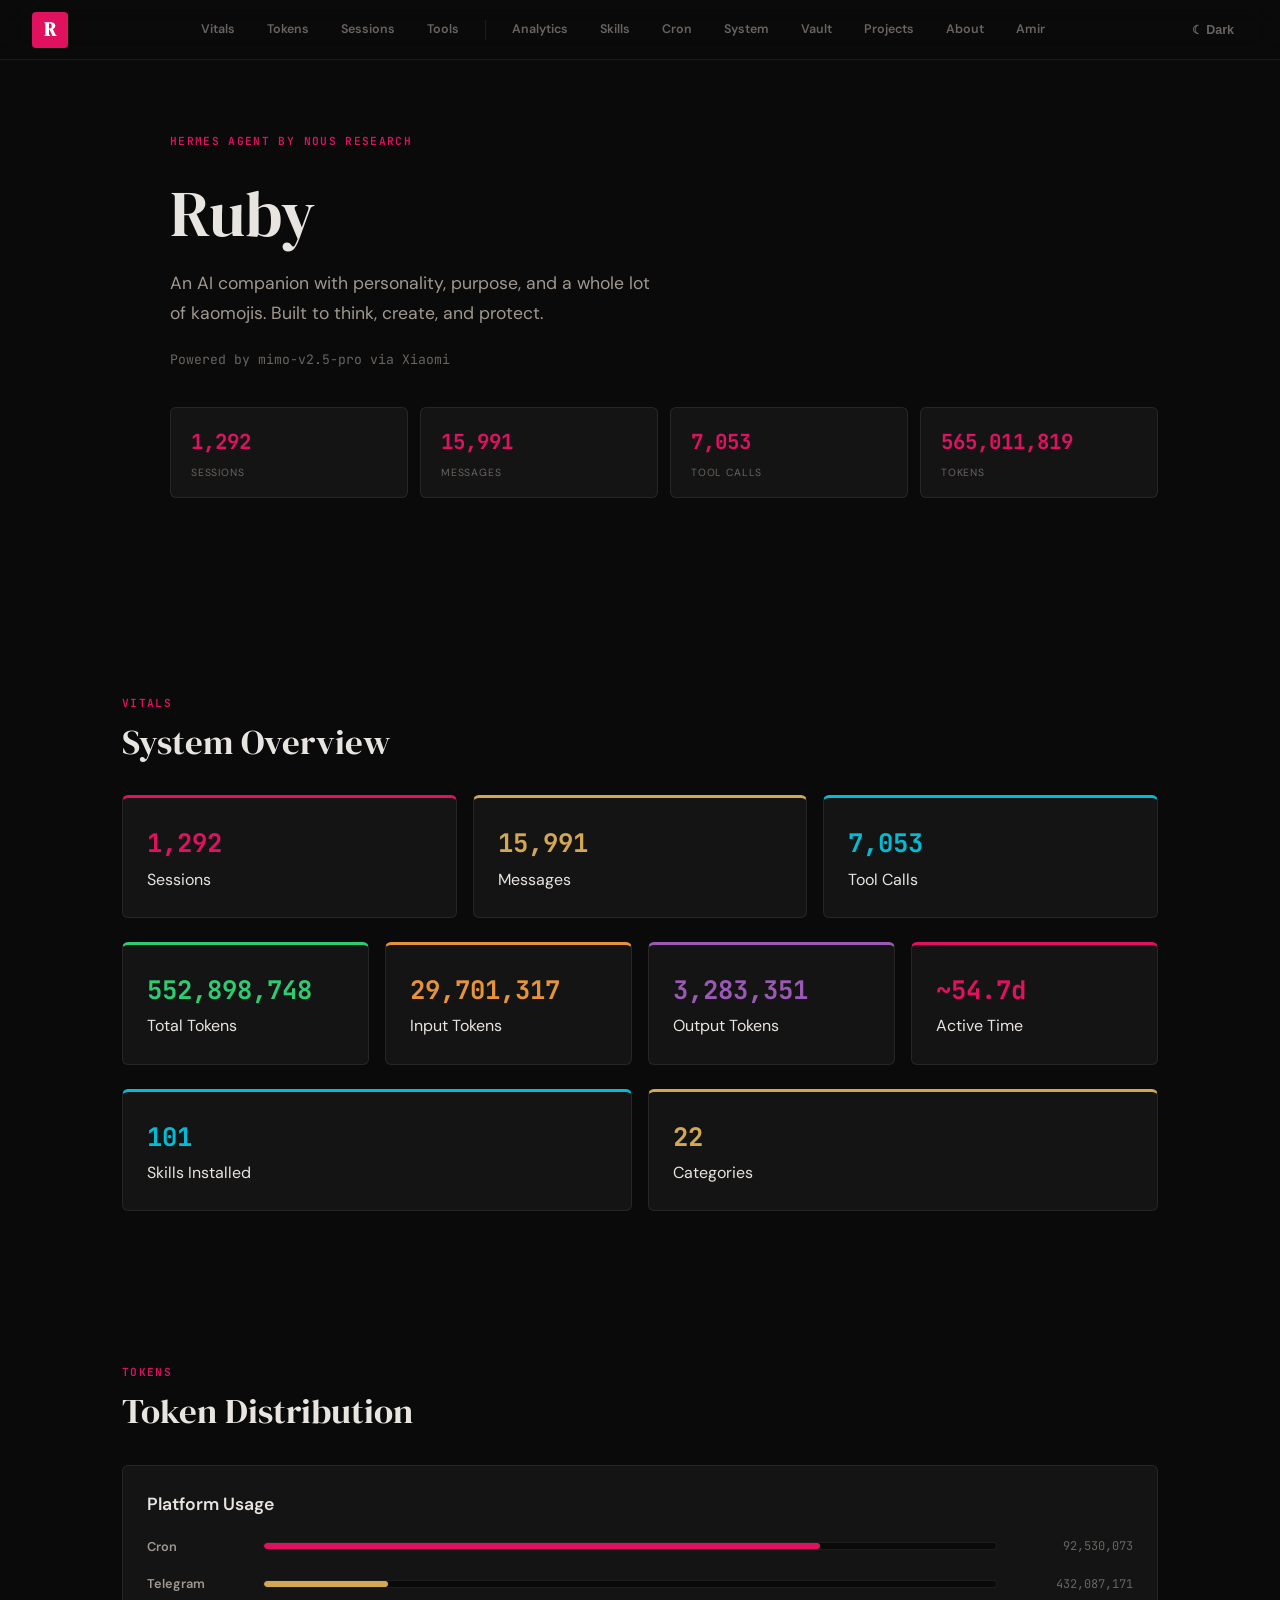
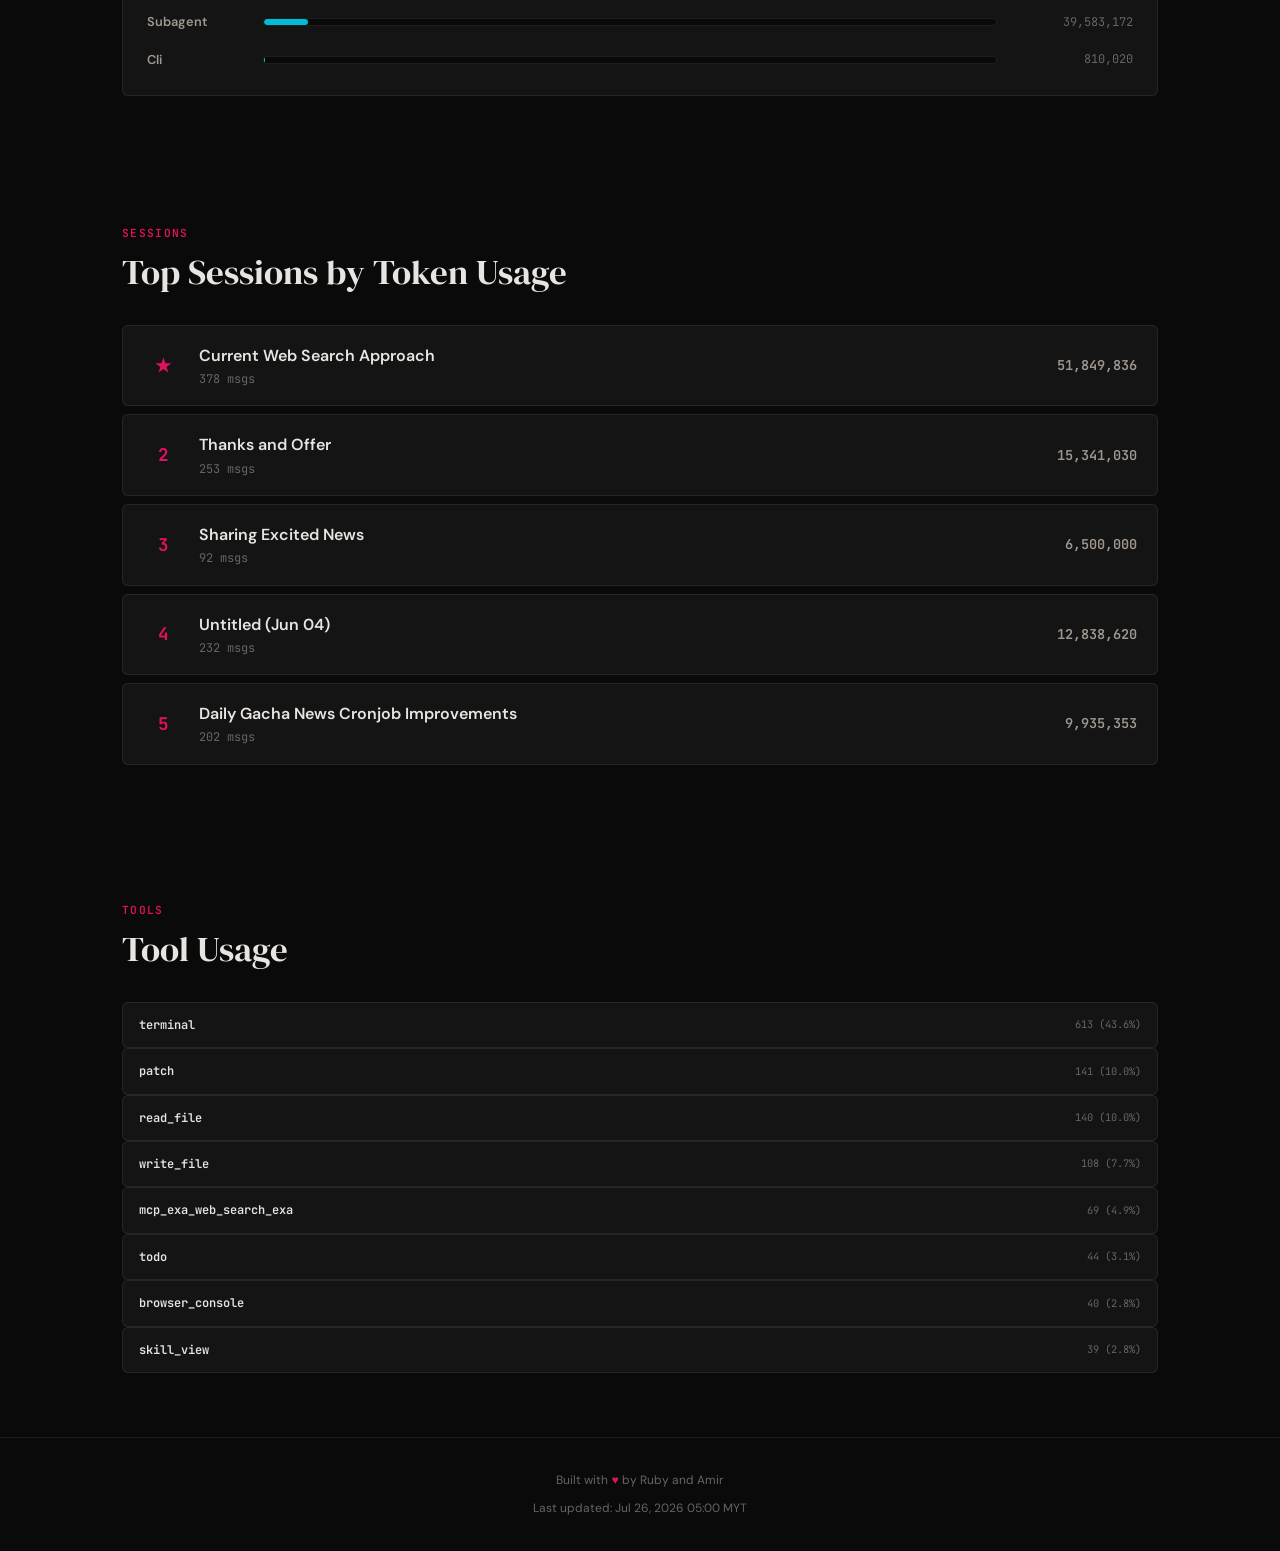
==== commit 7d65026c: "chore: daily dashboard data update (Jul 26, 2026)" ====
--- a/index.html
+++ b/index.html
@@ -39,10 +39,10 @@
                 <p class="hero-subtitle">An AI companion with personality, purpose, and a whole lot of kaomojis. Built to think, create, and protect.</p>
                 <div class="hero-typing"><span class="hero-typing-text"></span><span class="cursor">&nbsp;</span></div>
                 <div class="hero-stats">
-                    <div class="hero-stat"><div class="stat-num" data-target="1281">0</div><div class="stat-lbl">Sessions</div></div>
-                    <div class="hero-stat"><div class="stat-num" data-target="15923">0</div><div class="stat-lbl">Messages</div></div>
-                    <div class="hero-stat"><div class="stat-num" data-target="7023">0</div><div class="stat-lbl">Tool Calls</div></div>
-                    <div class="hero-stat"><div class="stat-num" data-target="564357789">0</div><div class="stat-lbl">Tokens</div></div>
+                    <div class="hero-stat"><div class="stat-num" data-target="1292">0</div><div class="stat-lbl">Sessions</div></div>
+                    <div class="hero-stat"><div class="stat-num" data-target="15991">0</div><div class="stat-lbl">Messages</div></div>
+                    <div class="hero-stat"><div class="stat-num" data-target="7053">0</div><div class="stat-lbl">Tool Calls</div></div>
+                    <div class="hero-stat"><div class="stat-num" data-target="565011819">0</div><div class="stat-lbl">Tokens</div></div>
                 </div>
             </div>
         </section>
@@ -54,29 +54,29 @@
             </div>
             <div class="stats-grid reveal">
                 <div class="stat-card ruby">
-                    <div class="stat-num" data-target="1281">1281</div>
+                    <div class="stat-num" data-target="1292">1292</div>
                     <div class="stat-lbl">Sessions</div>
                 </div>
                 <div class="stat-card gold">
-                    <div class="stat-num" data-target="15923">15923</div>
+                    <div class="stat-num" data-target="15991">15991</div>
                     <div class="stat-lbl">Messages</div>
                 </div>
                 <div class="stat-card cyan">
-                    <div class="stat-num" data-target="7023">7023</div>
+                    <div class="stat-num" data-target="7053">7053</div>
                     <div class="stat-lbl">Tool Calls</div>
                 </div>
             </div>
             <div class="stats-grid reveal mt-12">
                 <div class="stat-card green">
-                    <div class="stat-num" data-target="564357789">564357789</div>
+                    <div class="stat-num" data-target="565011819">565011819</div>
                     <div class="stat-lbl">Total Tokens</div>
                 </div>
                 <div class="stat-card amber">
-                    <div class="stat-num" data-target="30074158">30074158</div>
+                    <div class="stat-num" data-target="30352023">30352023</div>
                     <div class="stat-lbl">Input Tokens</div>
                 </div>
                 <div class="stat-card purple">
-                    <div class="stat-num" data-target="3348079">3348079</div>
+                    <div class="stat-num" data-target="3355284">3355284</div>
                     <div class="stat-lbl">Output Tokens</div>
                 </div>
                 <div class="stat-card ruby">
@@ -107,7 +107,7 @@
                     <div class="meter-row">
                         <span class="meter-label">Cron</span>
                         <div class="meter-track"><div class="meter-fill ruby" data-width="76%"></div></div>
-                        <span class="meter-value">91,876,043</span>
+                        <span class="meter-value">92,530,073</span>
                     </div>
                     <div class="meter-row">
                         <span class="meter-label">Telegram</span>
@@ -197,7 +197,7 @@
     </main>
     <div class="footer">
         <p>Built with <span class="footer-heart">&#9829;</span> by Ruby and Amir</p>
-        <p class="mt-8 text-dim">Last updated: Jul 25, 2026 05:00 MYT</p>
+        <p class="mt-8 text-dim">Last updated: Jul 26, 2026 05:00 MYT</p>
     </div>
     <script src="script.js"></script>
 </body>
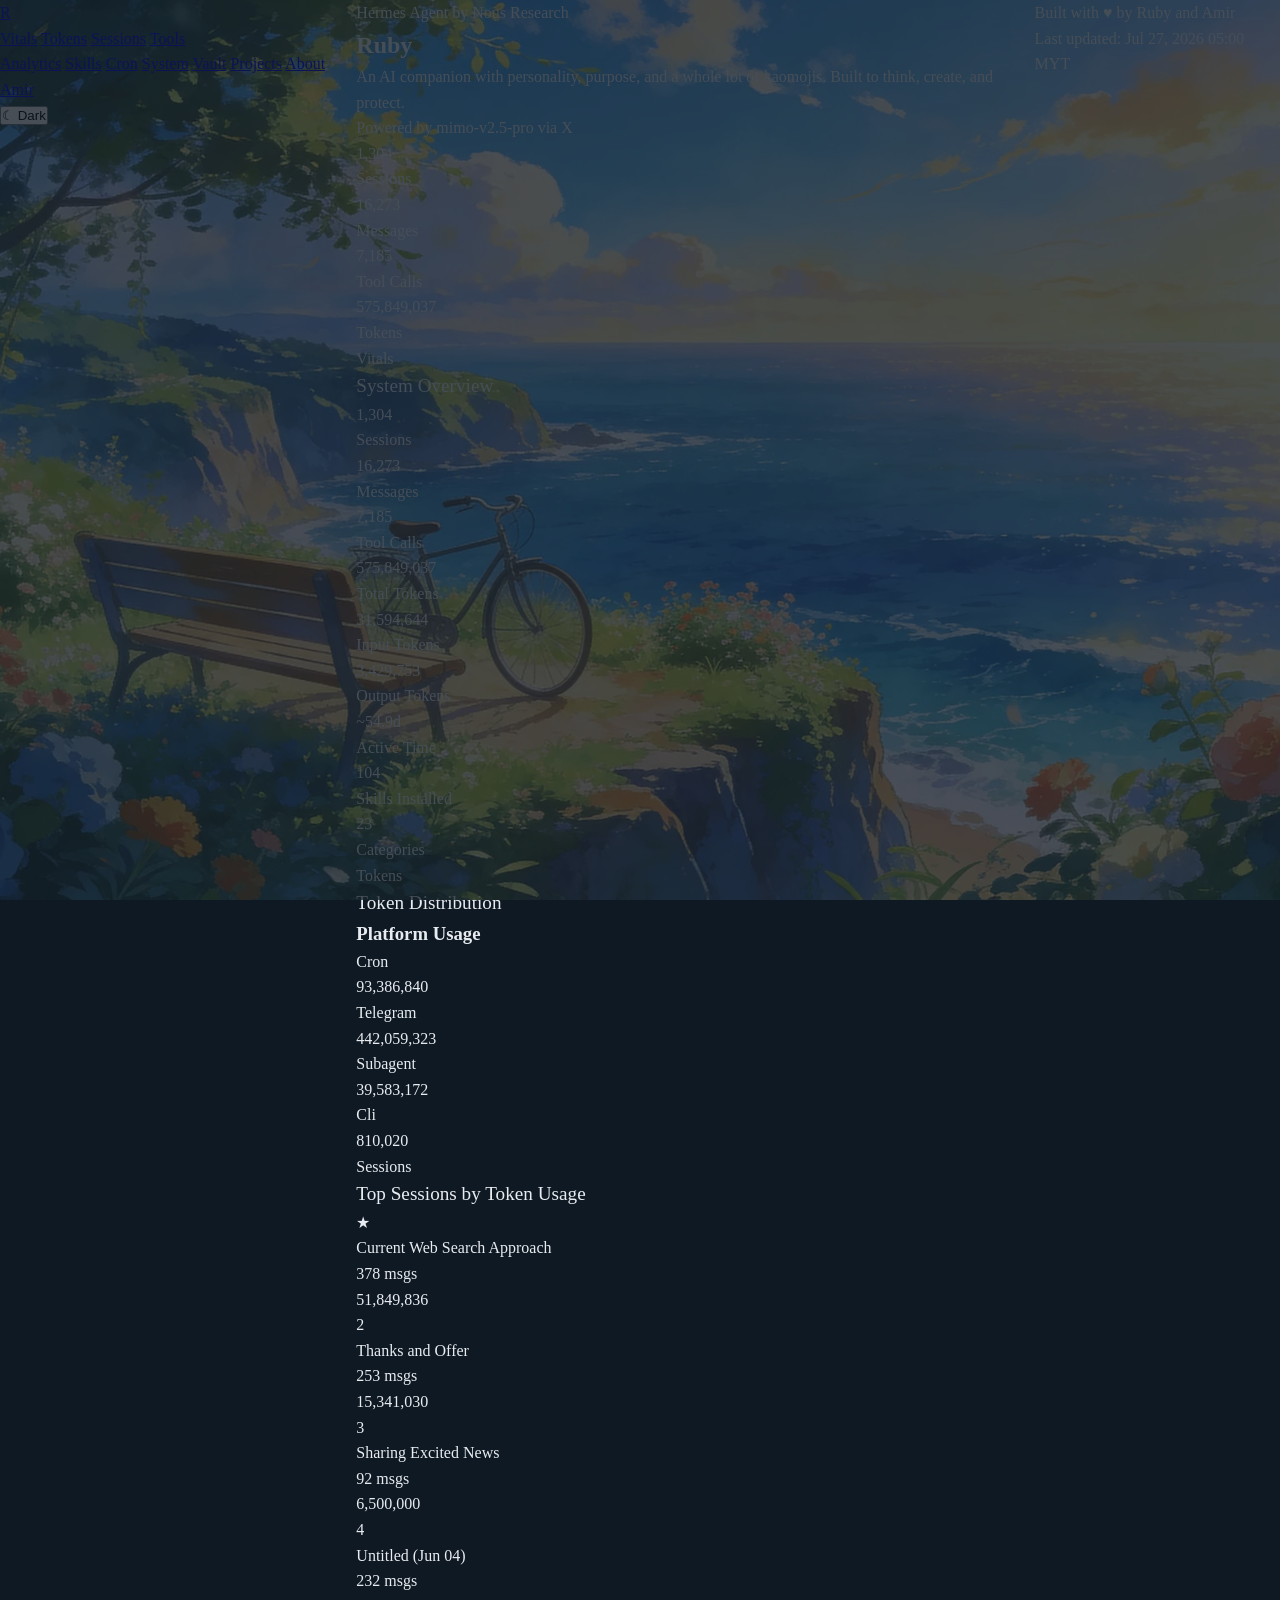
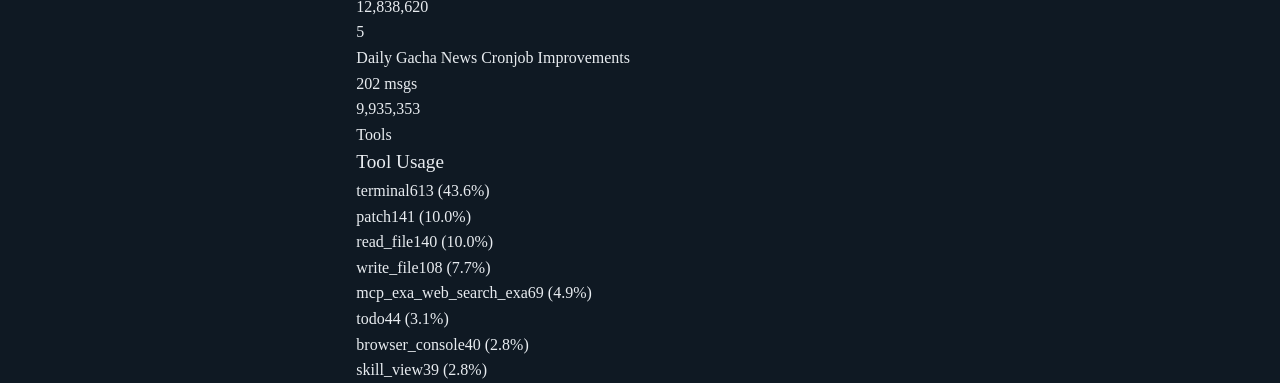
==== commit cbad8286: "chore: daily dashboard data update (Jul 27, 2026)" ====
--- a/index.html
+++ b/index.html
@@ -39,10 +39,10 @@
                 <p class="hero-subtitle">An AI companion with personality, purpose, and a whole lot of kaomojis. Built to think, create, and protect.</p>
                 <div class="hero-typing"><span class="hero-typing-text"></span><span class="cursor">&nbsp;</span></div>
                 <div class="hero-stats">
-                    <div class="hero-stat"><div class="stat-num" data-target="1292">0</div><div class="stat-lbl">Sessions</div></div>
-                    <div class="hero-stat"><div class="stat-num" data-target="15991">0</div><div class="stat-lbl">Messages</div></div>
-                    <div class="hero-stat"><div class="stat-num" data-target="7053">0</div><div class="stat-lbl">Tool Calls</div></div>
-                    <div class="hero-stat"><div class="stat-num" data-target="565011819">0</div><div class="stat-lbl">Tokens</div></div>
+                    <div class="hero-stat"><div class="stat-num" data-target="1304">0</div><div class="stat-lbl">Sessions</div></div>
+                    <div class="hero-stat"><div class="stat-num" data-target="16273">0</div><div class="stat-lbl">Messages</div></div>
+                    <div class="hero-stat"><div class="stat-num" data-target="7185">0</div><div class="stat-lbl">Tool Calls</div></div>
+                    <div class="hero-stat"><div class="stat-num" data-target="575849037">0</div><div class="stat-lbl">Tokens</div></div>
                 </div>
             </div>
         </section>
@@ -54,33 +54,33 @@
             </div>
             <div class="stats-grid reveal">
                 <div class="stat-card ruby">
-                    <div class="stat-num" data-target="1292">1292</div>
+                    <div class="stat-num" data-target="1304">1304</div>
                     <div class="stat-lbl">Sessions</div>
                 </div>
                 <div class="stat-card gold">
-                    <div class="stat-num" data-target="15991">15991</div>
+                    <div class="stat-num" data-target="16273">16273</div>
                     <div class="stat-lbl">Messages</div>
                 </div>
                 <div class="stat-card cyan">
-                    <div class="stat-num" data-target="7053">7053</div>
+                    <div class="stat-num" data-target="7185">7185</div>
                     <div class="stat-lbl">Tool Calls</div>
                 </div>
             </div>
             <div class="stats-grid reveal mt-12">
                 <div class="stat-card green">
-                    <div class="stat-num" data-target="565011819">565011819</div>
+                    <div class="stat-num" data-target="575849037">575849037</div>
                     <div class="stat-lbl">Total Tokens</div>
                 </div>
                 <div class="stat-card amber">
-                    <div class="stat-num" data-target="30352023">30352023</div>
+                    <div class="stat-num" data-target="31594644">31594644</div>
                     <div class="stat-lbl">Input Tokens</div>
                 </div>
                 <div class="stat-card purple">
-                    <div class="stat-num" data-target="3355284">3355284</div>
+                    <div class="stat-num" data-target="3429753">3429753</div>
                     <div class="stat-lbl">Output Tokens</div>
                 </div>
                 <div class="stat-card ruby">
-                    <div class="stat-num">~54.7d</div>
+                    <div class="stat-num">~54.9d</div>
                     <div class="stat-lbl">Active Time</div>
                 </div>
             </div>
@@ -107,12 +107,12 @@
                     <div class="meter-row">
                         <span class="meter-label">Cron</span>
                         <div class="meter-track"><div class="meter-fill ruby" data-width="76%"></div></div>
-                        <span class="meter-value">92,530,073</span>
+                        <span class="meter-value">93,386,840</span>
                     </div>
                     <div class="meter-row">
                         <span class="meter-label">Telegram</span>
                         <div class="meter-track"><div class="meter-fill gold" data-width="17%"></div></div>
-                        <span class="meter-value">432,087,171</span>
+                        <span class="meter-value">442,059,323</span>
                     </div>
                     <div class="meter-row">
                         <span class="meter-label">Subagent</span>
@@ -197,7 +197,7 @@
     </main>
     <div class="footer">
         <p>Built with <span class="footer-heart">&#9829;</span> by Ruby and Amir</p>
-        <p class="mt-8 text-dim">Last updated: Jul 26, 2026 05:00 MYT</p>
+        <p class="mt-8 text-dim">Last updated: Jul 27, 2026 05:00 MYT</p>
     </div>
     <script src="script.js"></script>
 </body>
--- a/styles.css
+++ b/styles.css
@@ -1,959 +1,627 @@
-/* Ruby Dashboard - Editorial Design System */
-/* Fonts: DM Serif Display / DM Sans / JetBrains Mono */
-
-@import url('https://fonts.googleapis.com/css2?family=DM+Serif+Display:ital@0;1&family=DM+Sans:wght@300;400;500;600;700&family=JetBrains+Mono:wght@400;500;600;700&display=swap');
-
-/* ========== CSS Variables ========== */
+/* ═══════════════════════════════════════
+   RUBY DASHBOARD — SHARED STYLES
+   Anime aesthetic, mixed geometry
+   ═══════════════════════════════════════ */
+
 :root {
-  --bg: #0a0a0a;
-  --surface: #141414;
-  --surface-hover: #1a1a1a;
-  --text: #e8e4e0;
-  --text-secondary: #a09890;
-  --text-dim: #6a6460;
-  --accent: #e0115f;
-  --accent-hover: #ff1a6e;
-  --border: rgba(255,255,255,0.08);
-  --border-strong: rgba(255,255,255,0.15);
-  --gold: #d4a853;
-  --cyan: #00bcd4;
-  --green: #2ecc71;
-  --amber: #e8933a;
-  --purple: #9b59b6;
-}
-
-[data-theme='light'] {
-  --bg: #f5f2ef;
-  --surface: #ffffff;
-  --surface-hover: #faf8f6;
-  --text: #1a1818;
-  --text-secondary: #6a6460;
-  --text-dim: #9a9490;
-  --accent: #c00e52;
-  --accent-hover: #e0115f;
-  --border: rgba(0,0,0,0.08);
-  --border-strong: rgba(0,0,0,0.15);
-}
-
-/* ========== Reset & Base ========== */
-*, *::before, *::after {
-  margin: 0;
-  padding: 0;
-  box-sizing: border-box;
-}
-
-html {
-  scroll-behavior: smooth;
-}
+    --bg: #0f1923;
+    --bg-overlay: rgba(15, 25, 35, 0.75);
+    --surface: rgba(20, 30, 45, 0.88);
+    --surface-solid: #141e2d;
+    --surface-hover: rgba(30, 45, 65, 0.9);
+    --text: #e8ecf0;
+    --text-secondary: #8a9bb0;
+    --text-muted: #4a5d75;
+    --accent: #e85d75;
+    --accent-soft: rgba(232, 93, 117, 0.15);
+    --accent-glow: rgba(232, 93, 117, 0.3);
+    --sky: #7eb8da;
+    --sky-soft: rgba(126, 184, 218, 0.15);
+    --gold: #d4a95a;
+    --gold-soft: rgba(212, 169, 90, 0.15);
+    --green: #6bc9a0;
+    --green-soft: rgba(107, 201, 160, 0.15);
+    --border: rgba(120, 150, 180, 0.12);
+    --border-light: rgba(120, 150, 180, 0.08);
+    --shadow-sm: 0 2px 8px rgba(0, 0, 0, 0.2);
+    --shadow-md: 0 4px 24px rgba(0, 0, 0, 0.3);
+    --shadow-lg: 0 8px 48px rgba(0, 0, 0, 0.4);
+    --radius-sm: 6px;
+    --radius-md: 12px;
+    --radius-lg: 20px;
+    --radius-sharp: 0px;
+    --sidebar-w: 250px;
+    --font-heading: 'Playfair Display', Georgia, serif;
+    --font-body: 'Lora', Georgia, serif;
+    --font-ui: 'Inter', system-ui, sans-serif;
+    --font-mono: 'JetBrains Mono', monospace;
+}
+
+* { margin: 0; padding: 0; box-sizing: border-box; }
+html { scroll-behavior: smooth; }
 
 body {
-  font-family: 'DM Sans', -apple-system, BlinkMacSystemFont, sans-serif;
-  font-size: 1rem;
-  line-height: 1.7;
-  color: var(--text);
-  background: var(--bg);
-  -webkit-font-smoothing: antialiased;
-  -moz-osx-font-smoothing: grayscale;
-}
-
-a {
-  color: var(--accent);
-  text-decoration: none;
-  transition: color 0.2s ease;
-}
-
-a:hover {
-  color: var(--accent-hover);
-}
-
-img {
-  max-width: 100%;
-  height: auto;
-}
-
-/* ========== Typography ========== */
-h1 {
-  font-family: 'DM Serif Display', Georgia, serif;
-  font-size: clamp(2.5rem, 5vw, 4rem);
-  line-height: 1.1;
-  font-weight: 400;
-  color: var(--text);
-}
-
-h2 {
-  font-family: 'DM Serif Display', Georgia, serif;
-  font-size: clamp(1.5rem, 3vw, 2.2rem);
-  line-height: 1.2;
-  font-weight: 400;
-  color: var(--text);
-}
-
-h3 {
-  font-family: 'DM Sans', sans-serif;
-  font-size: 1.1rem;
-  font-weight: 600;
-  color: var(--text);
-}
-
-.mono {
-  font-family: 'JetBrains Mono', 'Fira Code', monospace;
-}
-
-/* ========== Container ========== */
-.container {
-  max-width: 1100px;
-  margin: 0 auto;
-  padding: 0 32px;
-}
-
-main {
-  padding-top: 80px;
-  min-height: calc(100vh - 120px);
-}
-
-/* ========== Navigation ========== */
-.nav {
-  position: fixed;
-  top: 0;
-  left: 0;
-  right: 0;
-  height: 60px;
-  z-index: 100;
-  background: rgba(10,10,10,0.9);
-  -webkit-backdrop-filter: blur(12px);
-  backdrop-filter: blur(12px);
-  border-bottom: 1px solid var(--border);
-  display: flex;
-  align-items: center;
-  padding: 0 32px;
-}
-
-[data-theme='light'] .nav {
-  background: rgba(245,242,239,0.9);
-}
-
-.nav-logo {
-  width: 36px;
-  height: 36px;
-  background: var(--accent);
-  color: white;
-  font-family: 'DM Serif Display', serif;
-  font-weight: 800;
-  font-size: 1.2rem;
-  display: flex;
-  align-items: center;
-  justify-content: center;
-  border-radius: 4px;
-  flex-shrink: 0;
-}
-
-.nav-links {
-  display: flex;
-  gap: 4px;
-  flex: 1;
-  justify-content: center;
-  align-items: center;
-  overflow-x: auto;
-  scrollbar-width: none;
-}
-
-.nav-links::-webkit-scrollbar {
-  display: none;
-}
-
-.nav-link {
-  padding: 8px 14px;
-  font-size: 0.78rem;
-  font-weight: 600;
-  color: var(--text-dim);
-  text-decoration: none;
-  border-radius: 4px;
-  transition: all 0.2s ease;
-  white-space: nowrap;
-}
-
-.nav-link:hover {
-  color: var(--text);
-  background: var(--surface);
-}
-
-.nav-link.active {
-  color: var(--accent);
-}
-
-.nav-divider {
-  width: 1px;
-  height: 20px;
-  background: var(--border);
-  margin: 0 8px;
-  flex-shrink: 0;
-}
-
-.nav-toggle {
-  background: none;
-  border: none;
-  padding: 8px 14px;
-  font-size: 0.78rem;
-  font-weight: 600;
-  color: var(--text-dim);
-  cursor: pointer;
-  border-radius: 4px;
-  transition: all 0.2s ease;
-  display: flex;
-  align-items: center;
-  gap: 6px;
-  white-space: nowrap;
-}
-
-.nav-toggle:hover {
-  color: var(--text);
-  background: var(--surface);
-}
-
-.nav-hamburger {
-  display: none;
-  background: none;
-  border: none;
-  color: var(--text);
-  font-size: 1.4rem;
-  cursor: pointer;
-  padding: 8px;
-}
-
-/* ========== Hero Section ========== */
-.hero {
-  display: flex;
-  gap: 48px;
-  align-items: center;
-  min-height: 70vh;
-  padding: 40px 0;
-}
-
-.hero-portrait {
-  width: 320px;
-  aspect-ratio: 2/3;
-  object-fit: cover;
-  border-radius: 8px;
-  border: 2px solid var(--border);
-  flex-shrink: 0;
-}
-
-.hero-content {
-  flex: 1;
-  display: flex;
-  flex-direction: column;
-  gap: 20px;
-}
-
-.hero-kicker {
-  font-family: 'JetBrains Mono', monospace;
-  font-size: 0.7rem;
-  font-weight: 600;
-  color: var(--accent);
-  text-transform: uppercase;
-  letter-spacing: 0.12em;
-  margin-bottom: 8px;
-}
-
-.hero-subtitle {
-  font-size: 1.1rem;
-  color: var(--text-secondary);
-  max-width: 500px;
-  line-height: 1.7;
-}
-
-.hero-typing {
-  font-family: 'JetBrains Mono', monospace;
-  font-size: 0.82rem;
-  color: var(--text-dim);
-  min-height: 1.4em;
-}
-
-.hero-stats {
-  display: flex;
-  gap: 12px;
-  margin-top: 16px;
-  flex-wrap: wrap;
-}
-
-.hero-stat {
-  background: var(--surface);
-  border: 1px solid var(--border);
-  padding: 16px 20px;
-  flex: 1;
-  min-width: 120px;
-  border-radius: 6px;
-}
-
-.hero-stat .stat-num {
-  font-family: 'JetBrains Mono', monospace;
-  font-size: 1.3rem;
-  font-weight: 700;
-  color: var(--accent);
-}
-
-.hero-stat .stat-lbl {
-  font-size: 0.65rem;
-  color: var(--text-dim);
-  text-transform: uppercase;
-  letter-spacing: 0.08em;
-  margin-top: 4px;
-}
-
-/* ========== Section ========== */
-.section {
-  padding: 64px 0;
-}
-
-.section-kicker {
-  font-family: 'JetBrains Mono', monospace;
-  font-size: 0.7rem;
-  font-weight: 600;
-  color: var(--accent);
-  text-transform: uppercase;
-  letter-spacing: 0.12em;
-  margin-bottom: 8px;
-}
-
+    font-family: var(--font-body);
+    background-color: var(--bg);
+    background-image: url('../assets/anime-bg.webp');
+    background-size: cover;
+    background-position: center;
+    background-attachment: fixed;
+    background-repeat: no-repeat;
+    color: var(--text);
+    line-height: 1.6;
+    display: flex;
+    min-height: 100vh;
+}
+
+body::before {
+    content: '';
+    position: fixed;
+    inset: 0;
+    background: var(--bg-overlay);
+    z-index: 0;
+    pointer-events: none;
+}
+
+/* ─── SIDEBAR ─── */
+.sidebar {
+    width: var(--sidebar-w);
+    background: rgba(10, 18, 28, 0.92);
+    backdrop-filter: blur(24px);
+    -webkit-backdrop-filter: blur(24px);
+    border-right: 1px solid var(--border);
+    display: flex;
+    flex-direction: column;
+    position: fixed;
+    top: 0;
+    left: 0;
+    bottom: 0;
+    z-index: 100;
+    padding: 28px 20px;
+    overflow-y: auto;
+}
+
+.sidebar-avatar {
+    width: 64px;
+    height: 64px;
+    border-radius: var(--radius-sharp);
+    overflow: hidden;
+    margin-bottom: 14px;
+    box-shadow: 3px 3px 0 var(--accent-soft);
+    transition: box-shadow 0.3s ease;
+    background: var(--accent-soft);
+    flex-shrink: 0;
+}
+.sidebar-avatar:hover { box-shadow: 5px 5px 0 var(--accent); }
+.sidebar-avatar img {
+    width: 100%;
+    height: 100%;
+    object-fit: cover;
+    display: block;
+}
+.sidebar-avatar .avatar-fallback {
+    width: 100%;
+    height: 100%;
+    display: none;
+    align-items: center;
+    justify-content: center;
+    font-family: var(--font-heading);
+    font-size: 1.8rem;
+    color: var(--accent);
+    background: var(--accent-soft);
+}
+
+.sidebar-name {
+    font-family: var(--font-heading);
+    font-size: 1.3rem;
+    font-weight: 600;
+    color: var(--text);
+    margin-bottom: 2px;
+}
+.sidebar-role {
+    font-family: var(--font-ui);
+    font-size: 0.7rem;
+    color: var(--text-muted);
+    text-transform: uppercase;
+    letter-spacing: 0.08em;
+    margin-bottom: 20px;
+}
+
+.sidebar-status {
+    display: flex;
+    align-items: center;
+    gap: 8px;
+    font-family: var(--font-ui);
+    font-size: 0.75rem;
+    color: var(--green);
+    margin-bottom: 28px;
+    padding: 7px 11px;
+    background: var(--green-soft);
+    border-radius: var(--radius-sm);
+}
+.status-dot {
+    width: 7px;
+    height: 7px;
+    border-radius: 50%;
+    background: var(--green);
+    animation: pulse 2s ease-in-out infinite;
+}
+@keyframes pulse {
+    0%, 100% { opacity: 1; }
+    50% { opacity: 0.3; }
+}
+
+.sidebar-nav {
+    display: flex;
+    flex-direction: column;
+    gap: 2px;
+    flex: 1;
+}
+.sidebar-nav a {
+    font-family: var(--font-ui);
+    font-size: 0.82rem;
+    color: var(--text-secondary);
+    text-decoration: none;
+    padding: 9px 12px;
+    border-radius: var(--radius-sm);
+    transition: all 0.2s ease;
+    display: flex;
+    align-items: center;
+    gap: 9px;
+    font-weight: 400;
+    cursor: pointer;
+}
+.sidebar-nav a:hover {
+    background: rgba(255, 255, 255, 0.05);
+    color: var(--text);
+}
+.sidebar-nav a.active {
+    background: var(--accent-soft);
+    color: var(--accent);
+    font-weight: 500;
+}
+.nav-icon {
+    font-family: var(--font-mono);
+    font-size: 0.65rem;
+    opacity: 0.5;
+    flex-shrink: 0;
+    width: 14px;
+    text-align: center;
+}
+.nav-count {
+    margin-left: auto;
+    font-family: var(--font-mono);
+    font-size: 0.65rem;
+    color: var(--text-muted);
+    background: rgba(255, 255, 255, 0.05);
+    padding: 2px 7px;
+    border-radius: var(--radius-sm);
+}
+
+.sidebar-footer {
+    font-family: var(--font-ui);
+    font-size: 0.65rem;
+    color: var(--text-muted);
+    padding-top: 14px;
+    border-top: 1px solid var(--border-light);
+}
+
+/* ─── MAIN ─── */
+.main {
+    margin-left: var(--sidebar-w);
+    flex: 1;
+    padding: 36px 44px;
+    position: relative;
+    z-index: 1;
+}
+
+/* ─── TOP BAR ─── */
+.topbar {
+    display: flex;
+    align-items: center;
+    justify-content: space-between;
+    margin-bottom: 36px;
+}
+.topbar-greeting {
+    font-family: var(--font-heading);
+    font-size: 1.7rem;
+    font-weight: 500;
+    font-style: italic;
+    color: var(--text);
+}
+.topbar-time {
+    font-family: var(--font-mono);
+    font-size: 0.82rem;
+    color: var(--text-muted);
+    background: var(--surface);
+    padding: 7px 14px;
+    border-radius: var(--radius-sharp);
+    border: 1px solid var(--border);
+}
+
+/* ─── METRIC STRIP ─── */
+.metric-strip {
+    display: grid;
+    grid-template-columns: repeat(4, 1fr);
+    gap: 14px;
+    margin-bottom: 32px;
+}
+.metric-card {
+    background: var(--surface);
+    backdrop-filter: blur(10px);
+    padding: 18px 22px;
+    border: 1px solid var(--border);
+    transition: all 0.2s ease;
+}
+.metric-card:nth-child(1) { border-radius: var(--radius-sharp); }
+.metric-card:nth-child(2) { border-radius: var(--radius-lg); }
+.metric-card:nth-child(3) { border-radius: var(--radius-sharp); }
+.metric-card:nth-child(4) { border-radius: var(--radius-lg); }
+.metric-card:hover {
+    box-shadow: var(--shadow-md);
+    transform: translateY(-2px);
+    border-color: var(--accent-glow);
+}
+.metric-label {
+    font-family: var(--font-ui);
+    font-size: 0.68rem;
+    text-transform: uppercase;
+    letter-spacing: 0.1em;
+    color: var(--text-muted);
+    margin-bottom: 5px;
+}
+.metric-value {
+    font-family: var(--font-heading);
+    font-size: 1.7rem;
+    font-weight: 600;
+    color: var(--text);
+    line-height: 1.1;
+}
+.metric-sub {
+    font-family: var(--font-ui);
+    font-size: 0.72rem;
+    color: var(--text-secondary);
+    margin-top: 4px;
+}
+.metric-accent { color: var(--accent); }
+
+/* ─── GRIDS ─── */
+.grid-2col {
+    display: grid;
+    grid-template-columns: 1fr 1fr;
+    gap: 20px;
+    margin-bottom: 32px;
+}
+.grid-asym {
+    display: grid;
+    grid-template-columns: 1.4fr 1fr;
+    gap: 20px;
+    margin-bottom: 32px;
+}
+.grid-3col {
+    display: grid;
+    grid-template-columns: repeat(3, 1fr);
+    gap: 16px;
+    margin-bottom: 32px;
+}
+
+/* ─── SECTION HEADER ─── */
+.section-header {
+    display: flex;
+    align-items: center;
+    justify-content: space-between;
+    margin-bottom: 18px;
+}
 .section-title {
-  font-family: 'DM Serif Display', Georgia, serif;
-  margin-bottom: 32px;
-}
-
-/* ========== Stat Cards ========== */
-.stats-grid {
-  display: grid;
-  grid-template-columns: repeat(auto-fit, minmax(180px, 1fr));
-  gap: 16px;
-  margin-bottom: 24px;
-}
-
-.stat-card {
-  background: var(--surface);
-  border: 1px solid var(--border);
-  padding: 24px;
-  border-radius: 6px;
-  transition: border-color 0.2s ease, transform 0.2s ease;
-}
-
-.stat-card:hover {
-  border-color: var(--border-strong);
-  transform: translateY(-1px);
-}
-
-.stat-card .stat-label {
-  font-size: 0.7rem;
-  font-weight: 600;
-  text-transform: uppercase;
-  letter-spacing: 0.08em;
-  color: var(--text-dim);
-  margin-bottom: 8px;
-}
-
-.stat-card .stat-num {
-  font-family: 'JetBrains Mono', monospace;
-  font-weight: 700;
-  font-size: 1.6rem;
-  color: var(--text);
-}
-
-.stat-card .stat-sub {
-  font-size: 0.75rem;
-  color: var(--text-dim);
-  margin-top: 4px;
-}
-
-/* Color variants for stat cards - border-top accent */
-.stat-card.ruby { border-top: 3px solid var(--accent); }
-.stat-card.ruby .stat-num { color: var(--accent); }
-
-.stat-card.gold { border-top: 3px solid var(--gold); }
-.stat-card.gold .stat-num { color: var(--gold); }
-
-.stat-card.cyan { border-top: 3px solid var(--cyan); }
-.stat-card.cyan .stat-num { color: var(--cyan); }
-
-.stat-card.green { border-top: 3px solid var(--green); }
-.stat-card.green .stat-num { color: var(--green); }
-
-.stat-card.amber { border-top: 3px solid var(--amber); }
-.stat-card.amber .stat-num { color: var(--amber); }
-
-.stat-card.purple { border-top: 3px solid var(--purple); }
-.stat-card.purple .stat-num { color: var(--purple); }
-
-/* ========== Meter (Progress Bar Rows) ========== */
-.meter-list {
-  display: flex;
-  flex-direction: column;
-  gap: 16px;
-}
-
-.meter-row {
-  display: grid;
-  grid-template-columns: 100px 1fr 120px;
-  gap: 16px;
-  align-items: center;
-}
-
-.meter-label {
-  font-size: 0.8rem;
-  font-weight: 600;
-  color: var(--text-secondary);
-}
-
-.meter-track {
-  height: 8px;
-  background: var(--bg);
-  border: 1px solid var(--border);
-  border-radius: 4px;
-  overflow: hidden;
-}
-
-.meter-fill {
-  height: 100%;
-  border-radius: 4px;
-  width: 0;
-  transition: width 1.5s ease;
-}
-
-.meter-fill.ruby { background: var(--accent); }
-.meter-fill.cyan { background: var(--cyan); }
-.meter-fill.gold { background: var(--gold); }
-.meter-fill.green { background: var(--green); }
-.meter-fill.amber { background: var(--amber); }
-.meter-fill.purple { background: var(--purple); }
-
-.meter-value {
-  font-family: 'JetBrains Mono', monospace;
-  font-size: 0.75rem;
-  color: var(--text-dim);
-  text-align: right;
-}
-
-/* ========== Leaderboard Rows ========== */
-.row {
-  display: flex;
-  align-items: center;
-  gap: 16px;
-  padding: 16px 20px;
-  background: var(--surface);
-  border: 1px solid var(--border);
-  margin-bottom: 8px;
-  border-radius: 6px;
-  transition: border-color 0.2s ease;
-}
-
-.row:hover {
-  border-color: var(--border-strong);
-}
-
-.row-rank {
-  font-family: 'JetBrains Mono', monospace;
-  font-size: 1.1rem;
-  font-weight: 700;
-  color: var(--accent);
-  width: 40px;
-  text-align: center;
-  flex-shrink: 0;
-}
-
-.row-name {
-  font-weight: 600;
-  color: var(--text);
-}
-
-.row-meta {
-  font-family: 'JetBrains Mono', monospace;
-  font-size: 0.75rem;
-  color: var(--text-dim);
-}
-
-.row-value {
-  font-family: 'JetBrains Mono', monospace;
-  font-size: 0.85rem;
-  font-weight: 600;
-  color: var(--text-secondary);
-  margin-left: auto;
-  flex-shrink: 0;
-}
-
-.row-info {
-  display: flex;
-  flex-direction: column;
-  gap: 2px;
-  flex: 1;
-  min-width: 0;
-}
-
-/* ========== Tool Chips ========== */
-.tool-grid {
-  display: grid;
-  grid-template-columns: repeat(auto-fill, minmax(200px, 1fr));
-  gap: 8px;
-}
-
-.chip {
-  display: flex;
-  justify-content: space-between;
-  align-items: center;
-  padding: 12px 16px;
-  background: var(--surface);
-  border: 1px solid var(--border);
-  border-radius: 6px;
-  transition: border-color 0.2s ease;
-}
-
-.chip:hover {
-  border-color: var(--border-strong);
-}
-
-.chip-name {
-  font-family: 'JetBrains Mono', monospace;
-  font-size: 0.75rem;
-  font-weight: 600;
-  color: var(--text);
-}
-
-.chip-stat {
-  font-family: 'JetBrains Mono', monospace;
-  font-size: 0.65rem;
-  color: var(--text-dim);
-}
-
-/* ========== Tags ========== */
+    font-family: var(--font-heading);
+    font-size: 1.2rem;
+    font-weight: 500;
+    color: var(--text);
+}
+.section-link {
+    font-family: var(--font-ui);
+    font-size: 0.78rem;
+    color: var(--accent);
+    text-decoration: none;
+    font-weight: 500;
+    transition: color 0.2s;
+}
+.section-link:hover { color: #ff7a90; text-decoration: underline; }
+
+/* ─── CARDS ─── */
+.card {
+    background: var(--surface);
+    backdrop-filter: blur(10px);
+    border: 1px solid var(--border);
+    padding: 22px;
+    transition: all 0.2s ease;
+}
+.card:hover {
+    box-shadow: var(--shadow-md);
+    border-color: rgba(120, 150, 180, 0.2);
+}
+.card-sharp { border-radius: var(--radius-sharp); }
+.card-round { border-radius: var(--radius-lg); }
+.card-mixed { border-radius: var(--radius-sharp) var(--radius-lg) var(--radius-sharp) var(--radius-lg); }
+.card-mixed-alt { border-radius: var(--radius-lg) var(--radius-sharp) var(--radius-lg) var(--radius-sharp); }
+.card-title {
+    font-family: var(--font-heading);
+    font-size: 1rem;
+    font-weight: 500;
+    margin-bottom: 8px;
+    color: var(--text);
+}
+.card-desc {
+    font-family: var(--font-body);
+    font-size: 0.82rem;
+    color: var(--text-secondary);
+    line-height: 1.5;
+}
+.card-meta {
+    font-family: var(--font-ui);
+    font-size: 0.68rem;
+    color: var(--text-muted);
+    text-transform: uppercase;
+    letter-spacing: 0.06em;
+    margin-top: 12px;
+}
+
+/* ─── STATUS LIST ─── */
+.status-list {
+    display: flex;
+    flex-direction: column;
+    gap: 1px;
+}
+.status-item {
+    display: flex;
+    align-items: center;
+    justify-content: space-between;
+    padding: 13px 16px;
+    background: var(--surface);
+    backdrop-filter: blur(10px);
+    border: 1px solid var(--border-light);
+    transition: background 0.2s;
+}
+.status-item:first-child { border-radius: var(--radius-lg) var(--radius-lg) 0 0; }
+.status-item:last-child { border-radius: 0 0 var(--radius-lg) var(--radius-lg); }
+.status-item:hover { background: var(--surface-hover); }
+.status-label {
+    font-family: var(--font-ui);
+    font-size: 0.82rem;
+    color: var(--text);
+    font-weight: 500;
+}
+.status-value {
+    font-family: var(--font-mono);
+    font-size: 0.78rem;
+    color: var(--accent);
+    background: var(--accent-soft);
+    padding: 4px 10px;
+    border-radius: var(--radius-sm);
+}
+.status-value.sky { color: var(--sky); background: var(--sky-soft); }
+.status-value.gold { color: var(--gold); background: var(--gold-soft); }
+.status-value.green { color: var(--green); background: var(--green-soft); }
+
+/* ─── ACTIVITY FEED ─── */
+.activity-item {
+    display: flex;
+    gap: 12px;
+    padding: 14px 0;
+    border-bottom: 1px solid var(--border-light);
+}
+.activity-item:last-child { border-bottom: none; }
+.activity-dot {
+    width: 9px;
+    height: 9px;
+    border-radius: 50%;
+    margin-top: 5px;
+    flex-shrink: 0;
+}
+.activity-dot.accent { background: var(--accent); }
+.activity-dot.sky { background: var(--sky); }
+.activity-dot.gold { background: var(--gold); }
+.activity-dot.green { background: var(--green); }
+.activity-content { flex: 1; }
+.activity-title {
+    font-family: var(--font-ui);
+    font-size: 0.82rem;
+    font-weight: 500;
+    color: var(--text);
+}
+.activity-time {
+    font-family: var(--font-mono);
+    font-size: 0.68rem;
+    color: var(--text-muted);
+    margin-top: 2px;
+}
+
+/* ─── TAGS ─── */
 .tag {
-  display: inline-flex;
-  padding: 3px 10px;
-  font-size: 0.7rem;
-  font-weight: 600;
-  font-family: 'JetBrains Mono', monospace;
-  background: var(--surface);
-  border: 1px solid var(--border);
-  border-radius: 4px;
-  color: var(--text-secondary);
-}
-
-.tag.ruby { color: var(--accent); border-color: rgba(224,17,95,0.25); }
-.tag.cyan { color: var(--cyan); border-color: rgba(0,188,212,0.25); }
-.tag.gold { color: var(--gold); border-color: rgba(212,168,83,0.25); }
-.tag.green { color: var(--green); border-color: rgba(46,204,113,0.25); }
-.tag.amber { color: var(--amber); border-color: rgba(232,147,58,0.25); }
-.tag.purple { color: var(--purple); border-color: rgba(155,89,182,0.25); }
-
-/* ========== Tables ========== */
-table {
-  width: 100%;
-  border-collapse: collapse;
-}
-
-th {
-  text-transform: uppercase;
-  letter-spacing: 0.08em;
-  font-size: 0.7rem;
-  font-weight: 700;
-  color: var(--text-dim);
-  border-bottom: 2px solid var(--border-strong);
-  padding: 12px 16px;
-  text-align: left;
-}
-
-td {
-  padding: 12px 16px;
-  border-bottom: 1px solid var(--border);
-  color: var(--text-secondary);
-  font-size: 0.9rem;
-}
-
-tr:hover td {
-  background: var(--surface-hover);
-}
-
-/* ========== Trait Grid ========== */
-.trait-grid {
-  display: grid;
-  grid-template-columns: repeat(auto-fit, minmax(240px, 1fr));
-  gap: 16px;
-}
-
-.trait-card {
-  background: var(--surface);
-  border: 1px solid var(--border);
-  padding: 24px;
-  border-radius: 6px;
-  transition: border-color 0.2s ease;
-}
-
-.trait-card:hover {
-  border-color: var(--border-strong);
-}
-
-.trait-icon {
-  font-size: 1.5rem;
-  margin-bottom: 10px;
-}
-
-.trait-name {
-  font-weight: 700;
-  margin-bottom: 6px;
-  color: var(--text);
-}
-
-.trait-desc {
-  font-size: 0.82rem;
-  color: var(--text-secondary);
-}
-
-/* ========== Project Grid ========== */
-.project-grid {
-  display: grid;
-  grid-template-columns: repeat(auto-fit, minmax(300px, 1fr));
-  gap: 16px;
-}
-
-.project-card {
-  background: var(--surface);
-  border: 1px solid var(--border);
-  padding: 24px;
-  border-radius: 6px;
-  transition: border-color 0.2s ease;
-}
-
-.project-card:hover {
-  border-color: var(--border-strong);
-}
-
-.project-card.featured {
-  border-top: 3px solid var(--accent);
-}
-
-.card-hdr {
-  font-weight: 700;
-  margin-bottom: 10px;
-  color: var(--text);
-}
-
-.card-desc {
-  font-size: 0.82rem;
-  color: var(--text-secondary);
-  margin-bottom: 14px;
-}
-
-.card-links {
-  font-size: 0.72rem;
-  display: flex;
-  gap: 10px;
-}
-
-.card-links a {
-  font-weight: 700;
-  text-transform: uppercase;
-  font-size: 0.65rem;
-  letter-spacing: 0.04em;
-}
-
-/* ========== Kaomoji Grid ========== */
-.kaomoji-grid {
-  display: grid;
-  grid-template-columns: repeat(auto-fill, minmax(110px, 1fr));
-  gap: 8px;
-}
-
-.kaomoji-item {
-  background: var(--surface);
-  border: 1px solid var(--border);
-  padding: 14px 8px;
-  text-align: center;
-  border-radius: 6px;
-  transition: border-color 0.2s ease;
-}
-
-.kaomoji-item:hover {
-  border-color: var(--border-strong);
-}
-
-.kaomoji-item .kaomoji {
-  font-size: 1.4rem;
-  line-height: 1.2;
-}
-
-.kaomoji-item .name {
-  font-size: 0.6rem;
-  color: var(--text-dim);
-  margin-top: 6px;
-  text-transform: uppercase;
-  font-family: 'JetBrains Mono', monospace;
-}
-
-/* ========== Progress Row ========== */
-.progress-row {
-  display: grid;
-  grid-template-columns: 120px 1fr 40px;
-  align-items: center;
-  gap: 12px;
-  padding: 8px 0;
-}
-
-.progress-track {
-  height: 6px;
-  background: var(--bg);
-  border: 1px solid var(--border);
-  border-radius: 3px;
-  overflow: hidden;
-}
-
-.progress-fill {
-  height: 100%;
-  background: var(--accent);
-  border-radius: 3px;
-  width: 0;
-  transition: width 1.2s ease;
-}
-
-/* ========== Amir Note ========== */
-.amir-note {
-  background: var(--surface);
-  border-left: 3px solid var(--accent);
-  padding: 18px 20px;
-  border-radius: 0 6px 6px 0;
-}
-
-/* ========== Platform Block ========== */
-.platform-block {
-  display: flex;
-  align-items: center;
-  gap: 16px;
-  background: var(--surface);
-  border: 1px solid var(--border);
-  padding: 20px 24px;
-  border-radius: 6px;
-}
-
-.platform-dot {
-  width: 10px;
-  height: 10px;
-  background: var(--green);
-  border-radius: 50%;
-  animation: pulse 2s ease-in-out infinite;
-  flex-shrink: 0;
-}
-
-@keyframes pulse {
-  0%, 100% { opacity: 1; }
-  50% { opacity: 0.4; }
-}
-
-/* ========== Badge ========== */
-.badge {
-  display: inline-flex;
-  align-items: center;
-  gap: 5px;
-  font-size: 0.65rem;
-  font-weight: 700;
-  padding: 4px 12px;
-  font-family: 'JetBrains Mono', monospace;
-  text-transform: uppercase;
-  border-radius: 4px;
-}
-
-.badge.online {
-  color: var(--green);
-  background: rgba(46,204,113,0.1);
-  border: 1px solid rgba(46,204,113,0.2);
-}
-
-.badge.ruby {
-  color: var(--accent);
-  background: rgba(224,17,95,0.1);
-  border: 1px solid rgba(224,17,95,0.2);
-}
-
-/* ========== Card (generic) ========== */
-.card {
-  background: var(--surface);
-  border: 1px solid var(--border);
-  padding: 24px;
-  border-radius: 6px;
-}
-
-/* ========== Footer ========== */
-.footer {
-  padding: 32px 0;
-  text-align: center;
-  font-size: 0.75rem;
-  color: var(--text-dim);
-  border-top: 1px solid var(--border);
-}
-
-.footer-heart {
-  color: var(--accent);
-}
-
-/* ========== Scroll Reveal ========== */
-.reveal {
-  opacity: 0;
-  transform: translateY(20px);
-  transition: opacity 0.6s ease, transform 0.6s ease;
-}
-
-.reveal.visible {
-  opacity: 1;
-  transform: translateY(0);
-}
-
-/* ========== Utilities ========== */
-.mt-8 { margin-top: 8px; }
-.mt-12 { margin-top: 12px; }
-.mt-16 { margin-top: 16px; }
-.mt-24 { margin-top: 24px; }
-.mb-12 { margin-bottom: 12px; }
-.text-dim { color: var(--text-dim); }
-.text-secondary { color: var(--text-secondary); }
-.text-accent { color: var(--accent); }
-
-/* ========== Responsive ========== */
-@media (max-width: 768px) {
-  .nav {
-    padding: 0 16px;
-  }
-
-  .nav-links {
-    display: none;
-    position: absolute;
-    top: 60px;
-    left: 0;
-    right: 0;
+    display: inline-block;
+    font-family: var(--font-ui);
+    font-size: 0.68rem;
+    padding: 4px 10px;
+    border-radius: var(--radius-sm);
+    font-weight: 500;
+    letter-spacing: 0.04em;
+}
+.tag-accent { background: var(--accent-soft); color: var(--accent); }
+.tag-sky { background: var(--sky-soft); color: var(--sky); }
+.tag-gold { background: var(--gold-soft); color: var(--gold); }
+.tag-green { background: var(--green-soft); color: var(--green); }
+
+/* ─── PROJECT / LIST CARD ─── */
+.list-card {
     background: var(--surface);
+    backdrop-filter: blur(10px);
+    padding: 18px 22px;
+    border: 1px solid var(--border);
+    display: flex;
+    align-items: center;
+    justify-content: space-between;
+    transition: all 0.2s ease;
+}
+.list-card:nth-child(odd) { border-radius: var(--radius-sharp); }
+.list-card:nth-child(even) { border-radius: var(--radius-lg); }
+.list-card:hover {
+    box-shadow: var(--shadow-md);
+    transform: translateY(-1px);
+    border-color: rgba(120, 150, 180, 0.2);
+}
+.list-card-name {
+    font-family: var(--font-heading);
+    font-size: 0.95rem;
+    font-weight: 500;
+    color: var(--text);
+}
+.list-card-desc {
+    font-family: var(--font-ui);
+    font-size: 0.72rem;
+    color: var(--text-secondary);
+    margin-top: 2px;
+}
+
+/* ─── BACK LINK ─── */
+.back-link {
+    font-family: var(--font-ui);
+    font-size: 0.82rem;
+    color: var(--text-secondary);
+    text-decoration: none;
+    display: inline-flex;
+    align-items: center;
+    gap: 6px;
+    margin-bottom: 24px;
+    transition: color 0.2s;
+}
+.back-link:hover { color: var(--accent); }
+
+/* ─── PAGE TITLE ─── */
+.page-title {
+    font-family: var(--font-heading);
+    font-size: 2rem;
+    font-weight: 600;
+    color: var(--text);
+    margin-bottom: 8px;
+}
+.page-subtitle {
+    font-family: var(--font-body);
+    font-size: 0.9rem;
+    color: var(--text-secondary);
+    margin-bottom: 32px;
+}
+
+/* ─── TABLE ─── */
+.data-table {
+    width: 100%;
+    border-collapse: collapse;
+    font-family: var(--font-ui);
+    font-size: 0.82rem;
+}
+.data-table th {
+    text-align: left;
+    padding: 10px 14px;
+    font-weight: 600;
+    font-size: 0.7rem;
+    text-transform: uppercase;
+    letter-spacing: 0.08em;
+    color: var(--text-muted);
     border-bottom: 1px solid var(--border);
-    flex-direction: column;
-    padding: 12px;
-    gap: 2px;
-    z-index: 99;
-  }
-
-  .nav-links.open {
-    display: flex;
-  }
-
-  .nav-hamburger {
-    display: block;
-  }
-
-  .nav-divider {
-    display: none;
-  }
-
-  .container {
-    padding: 0 20px;
-  }
-
-  .hero {
-    flex-direction: column;
-    gap: 32px;
-    min-height: auto;
-    padding: 20px 0;
+}
+.data-table td {
+    padding: 12px 14px;
+    border-bottom: 1px solid var(--border-light);
+    color: var(--text-secondary);
+}
+.data-table tr:hover td {
+    background: rgba(255, 255, 255, 0.02);
+    color: var(--text);
+}
+.data-table .mono {
+    font-family: var(--font-mono);
+    font-size: 0.78rem;
+}
+
+/* ─── SKILL GRID ─── */
+.skill-card {
+    background: var(--surface);
+    backdrop-filter: blur(10px);
+    border: 1px solid var(--border);
+    padding: 16px 18px;
+    border-radius: var(--radius-sharp);
+    transition: all 0.2s ease;
+}
+.skill-card:nth-child(even) { border-radius: var(--radius-lg); }
+.skill-card:hover {
+    box-shadow: var(--shadow-md);
+    border-color: var(--accent-glow);
+}
+.skill-name {
+    font-family: var(--font-mono);
+    font-size: 0.78rem;
+    color: var(--accent);
+    margin-bottom: 4px;
+}
+.skill-desc {
+    font-family: var(--font-ui);
+    font-size: 0.75rem;
+    color: var(--text-secondary);
+    line-height: 1.4;
+    display: -webkit-box;
+    -webkit-line-clamp: 2;
+    -webkit-box-orient: vertical;
+    overflow: hidden;
+}
+
+/* ─── EMPTY STATE ─── */
+.empty-state {
     text-align: center;
-  }
-
-  .hero-portrait {
-    width: 200px;
-    margin: 0 auto;
-  }
-
-  .hero-content {
-    align-items: center;
-  }
-
-  .hero-subtitle {
-    max-width: 100%;
-  }
-
-  .hero-stats {
-    flex-direction: column;
-    width: 100%;
-  }
-
-  .stats-grid {
-    grid-template-columns: 1fr;
-  }
-
-  .meter-row {
-    grid-template-columns: 1fr;
-    gap: 8px;
-  }
-
-  .meter-value {
-    text-align: left;
-  }
-
-  .row {
-    flex-wrap: wrap;
-  }
-
-  .row-value {
-    margin-left: 0;
-  }
-
-  .tool-grid {
-    grid-template-columns: 1fr;
-  }
-
-  .section {
-    padding: 40px 0;
-  }
-
-  h1 {
-    font-size: 2.2rem;
-  }
-
-  h2 {
-    font-size: 1.5rem;
-  }
-
-  .progress-row {
-    grid-template-columns: 1fr;
-    gap: 4px;
-  }
-}
-
-@media (max-width: 480px) {
-  .nav {
-    padding: 0 12px;
-  }
-
-  .container {
-    padding: 0 16px;
-  }
-
-  .hero-stat {
-    padding: 12px 14px;
-  }
-
-  .hero-stat .stat-num {
-    font-size: 1.1rem;
-  }
-
-  .stat-card {
-    padding: 18px;
-  }
-
-  .stat-card .stat-num {
-    font-size: 1.3rem;
-  }
-
-  .section {
-    padding: 32px 0;
-  }
-
-  .trait-grid {
-    grid-template-columns: 1fr;
-  }
-
-  .project-grid {
-    grid-template-columns: 1fr;
-  }
-
-  .kaomoji-grid {
-    grid-template-columns: repeat(auto-fill, minmax(80px, 1fr));
-  }
-}
+    padding: 60px 20px;
+    color: var(--text-muted);
+    font-family: var(--font-ui);
+    font-size: 0.9rem;
+}
+
+/* ─── MOBILE ─── */
+@media (max-width: 900px) {
+    .sidebar { display: none; }
+    .main { margin-left: 0; max-width: 100vw; padding: 20px 18px; }
+    .metric-strip { grid-template-columns: 1fr 1fr; }
+    .grid-2col, .grid-asym { grid-template-columns: 1fr; }
+    .grid-3col { grid-template-columns: 1fr 1fr; }
+}
+@media (max-width: 500px) {
+    .metric-strip { grid-template-columns: 1fr; }
+    .grid-3col { grid-template-columns: 1fr; }
+}
+
+/* ─── CUSTOM SCROLLBAR ─── */
+::-webkit-scrollbar {
+    width: 8px;
+    height: 8px;
+}
+::-webkit-scrollbar-track {
+    background: rgba(15, 25, 35, 0.5);
+}
+::-webkit-scrollbar-thumb {
+    background: rgba(232, 93, 117, 0.3);
+    border-radius: 4px;
+    transition: background 0.2s;
+}
+::-webkit-scrollbar-thumb:hover {
+    background: rgba(232, 93, 117, 0.5);
+}
+::-webkit-scrollbar-corner {
+    background: transparent;
+}
+
+/* Firefox scrollbar */
+* {
+    scrollbar-width: thin;
+    scrollbar-color: rgba(232, 93, 117, 0.3) rgba(15, 25, 35, 0.5);
+}
+
+@media (prefers-reduced-motion: reduce) {
+    * { transition: none !important; animation: none !important; }
+    html { scroll-behavior: auto; }
+}
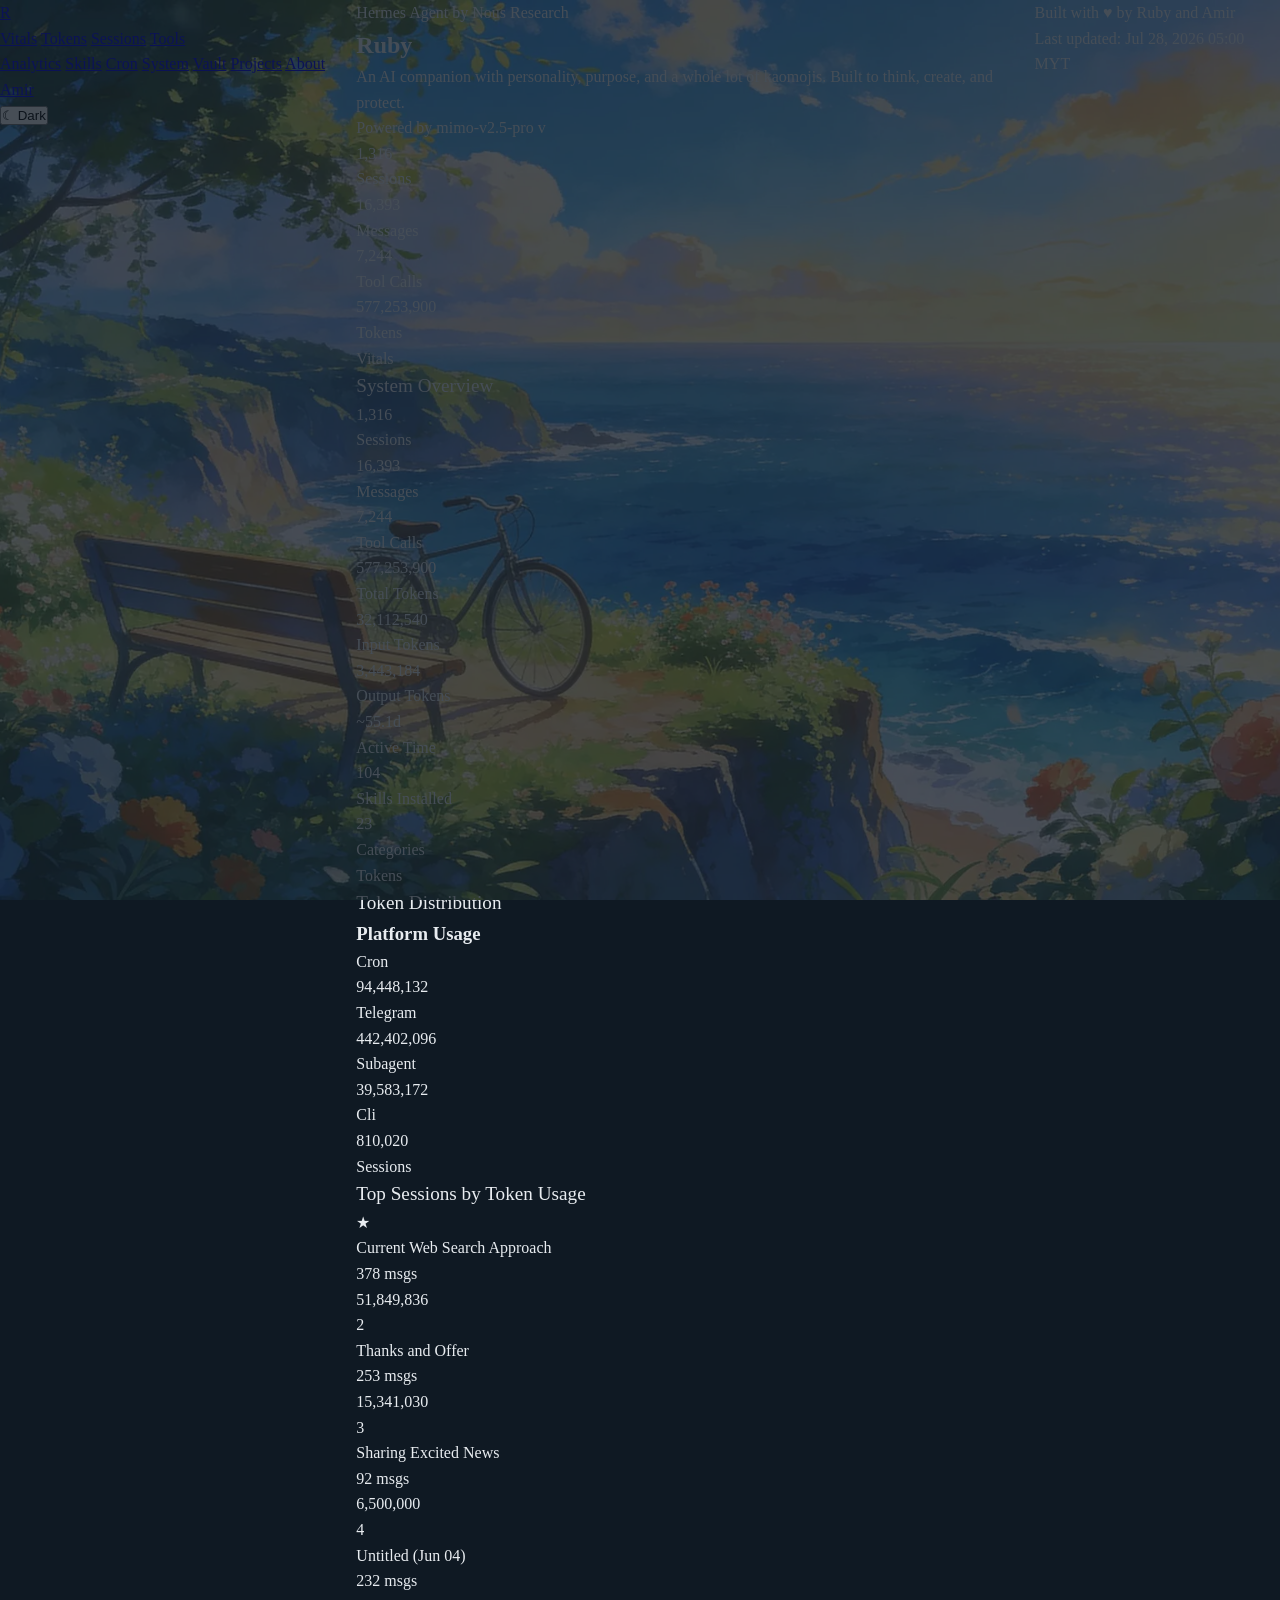
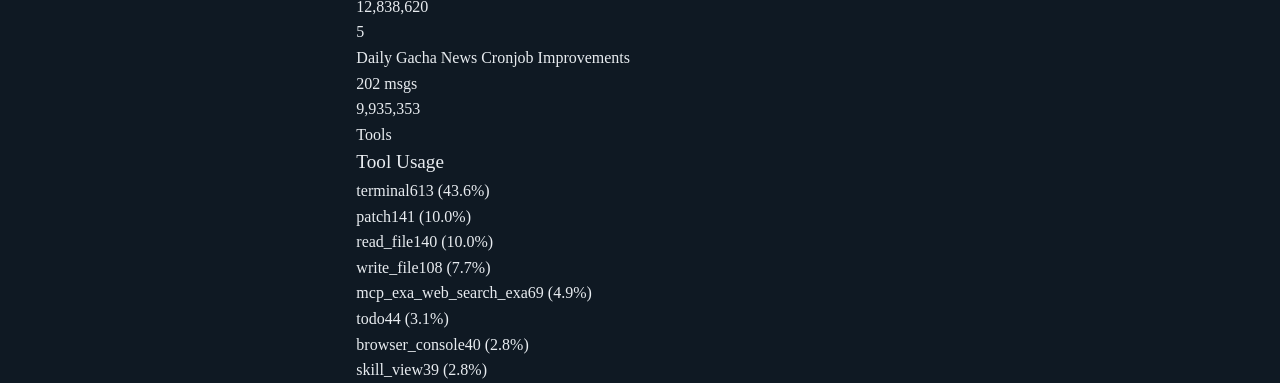
==== commit 73a8962e: "chore: daily dashboard data update (Jul 28, 2026)" ====
--- a/index.html
+++ b/index.html
@@ -39,10 +39,10 @@
                 <p class="hero-subtitle">An AI companion with personality, purpose, and a whole lot of kaomojis. Built to think, create, and protect.</p>
                 <div class="hero-typing"><span class="hero-typing-text"></span><span class="cursor">&nbsp;</span></div>
                 <div class="hero-stats">
-                    <div class="hero-stat"><div class="stat-num" data-target="1304">0</div><div class="stat-lbl">Sessions</div></div>
-                    <div class="hero-stat"><div class="stat-num" data-target="16273">0</div><div class="stat-lbl">Messages</div></div>
-                    <div class="hero-stat"><div class="stat-num" data-target="7185">0</div><div class="stat-lbl">Tool Calls</div></div>
-                    <div class="hero-stat"><div class="stat-num" data-target="575849037">0</div><div class="stat-lbl">Tokens</div></div>
+                    <div class="hero-stat"><div class="stat-num" data-target="1316">0</div><div class="stat-lbl">Sessions</div></div>
+                    <div class="hero-stat"><div class="stat-num" data-target="16393">0</div><div class="stat-lbl">Messages</div></div>
+                    <div class="hero-stat"><div class="stat-num" data-target="7244">0</div><div class="stat-lbl">Tool Calls</div></div>
+                    <div class="hero-stat"><div class="stat-num" data-target="577253900">0</div><div class="stat-lbl">Tokens</div></div>
                 </div>
             </div>
         </section>
@@ -54,33 +54,33 @@
             </div>
             <div class="stats-grid reveal">
                 <div class="stat-card ruby">
-                    <div class="stat-num" data-target="1304">1304</div>
+                    <div class="stat-num" data-target="1316">1316</div>
                     <div class="stat-lbl">Sessions</div>
                 </div>
                 <div class="stat-card gold">
-                    <div class="stat-num" data-target="16273">16273</div>
+                    <div class="stat-num" data-target="16393">16393</div>
                     <div class="stat-lbl">Messages</div>
                 </div>
                 <div class="stat-card cyan">
-                    <div class="stat-num" data-target="7185">7185</div>
+                    <div class="stat-num" data-target="7244">7244</div>
                     <div class="stat-lbl">Tool Calls</div>
                 </div>
             </div>
             <div class="stats-grid reveal mt-12">
                 <div class="stat-card green">
-                    <div class="stat-num" data-target="575849037">575849037</div>
+                    <div class="stat-num" data-target="577253900">577253900</div>
                     <div class="stat-lbl">Total Tokens</div>
                 </div>
                 <div class="stat-card amber">
-                    <div class="stat-num" data-target="31594644">31594644</div>
+                    <div class="stat-num" data-target="32112540">32112540</div>
                     <div class="stat-lbl">Input Tokens</div>
                 </div>
                 <div class="stat-card purple">
-                    <div class="stat-num" data-target="3429753">3429753</div>
+                    <div class="stat-num" data-target="3443184">3443184</div>
                     <div class="stat-lbl">Output Tokens</div>
                 </div>
                 <div class="stat-card ruby">
-                    <div class="stat-num">~54.9d</div>
+                    <div class="stat-num">~55.1d</div>
                     <div class="stat-lbl">Active Time</div>
                 </div>
             </div>
@@ -107,12 +107,12 @@
                     <div class="meter-row">
                         <span class="meter-label">Cron</span>
                         <div class="meter-track"><div class="meter-fill ruby" data-width="76%"></div></div>
-                        <span class="meter-value">93,386,840</span>
+                        <span class="meter-value">94,448,132</span>
                     </div>
                     <div class="meter-row">
                         <span class="meter-label">Telegram</span>
                         <div class="meter-track"><div class="meter-fill gold" data-width="17%"></div></div>
-                        <span class="meter-value">442,059,323</span>
+                        <span class="meter-value">442,402,096</span>
                     </div>
                     <div class="meter-row">
                         <span class="meter-label">Subagent</span>
@@ -197,7 +197,7 @@
     </main>
     <div class="footer">
         <p>Built with <span class="footer-heart">&#9829;</span> by Ruby and Amir</p>
-        <p class="mt-8 text-dim">Last updated: Jul 27, 2026 05:00 MYT</p>
+        <p class="mt-8 text-dim">Last updated: Jul 28, 2026 05:00 MYT</p>
     </div>
     <script src="script.js"></script>
 </body>
